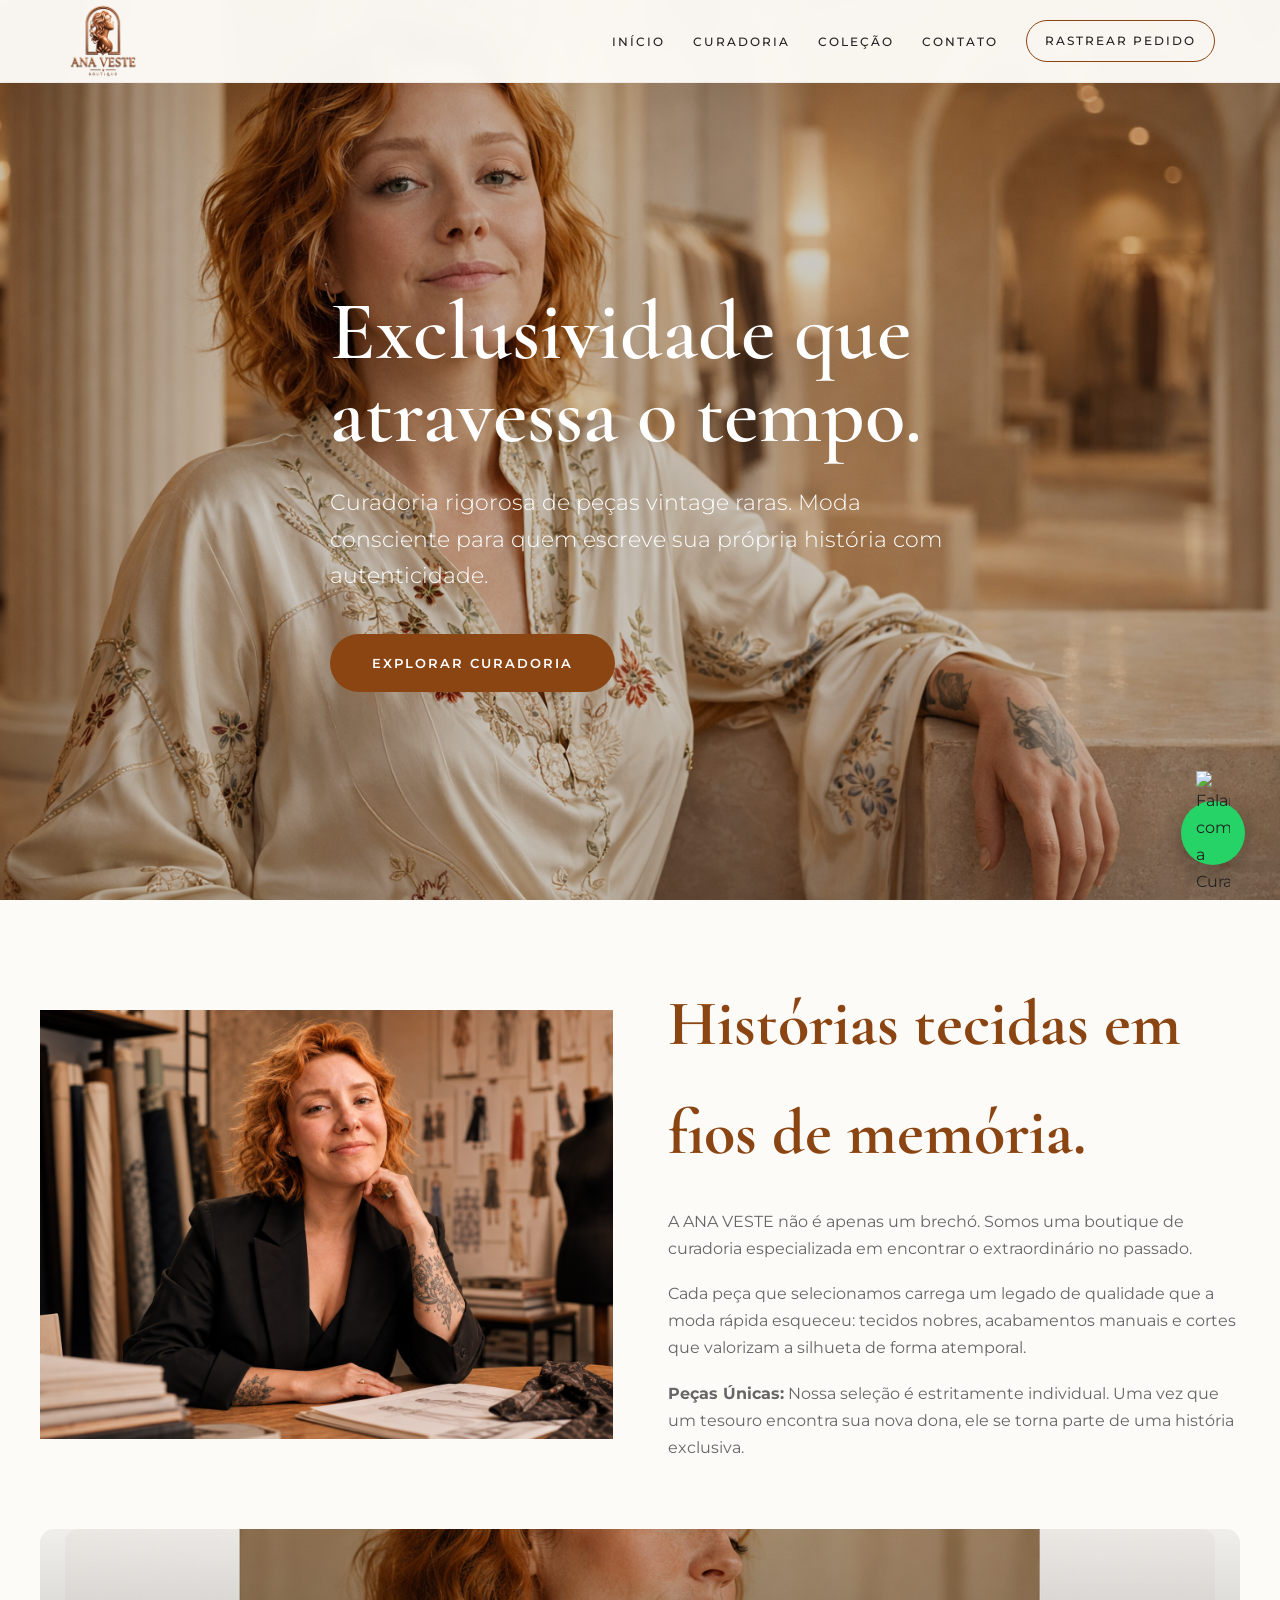
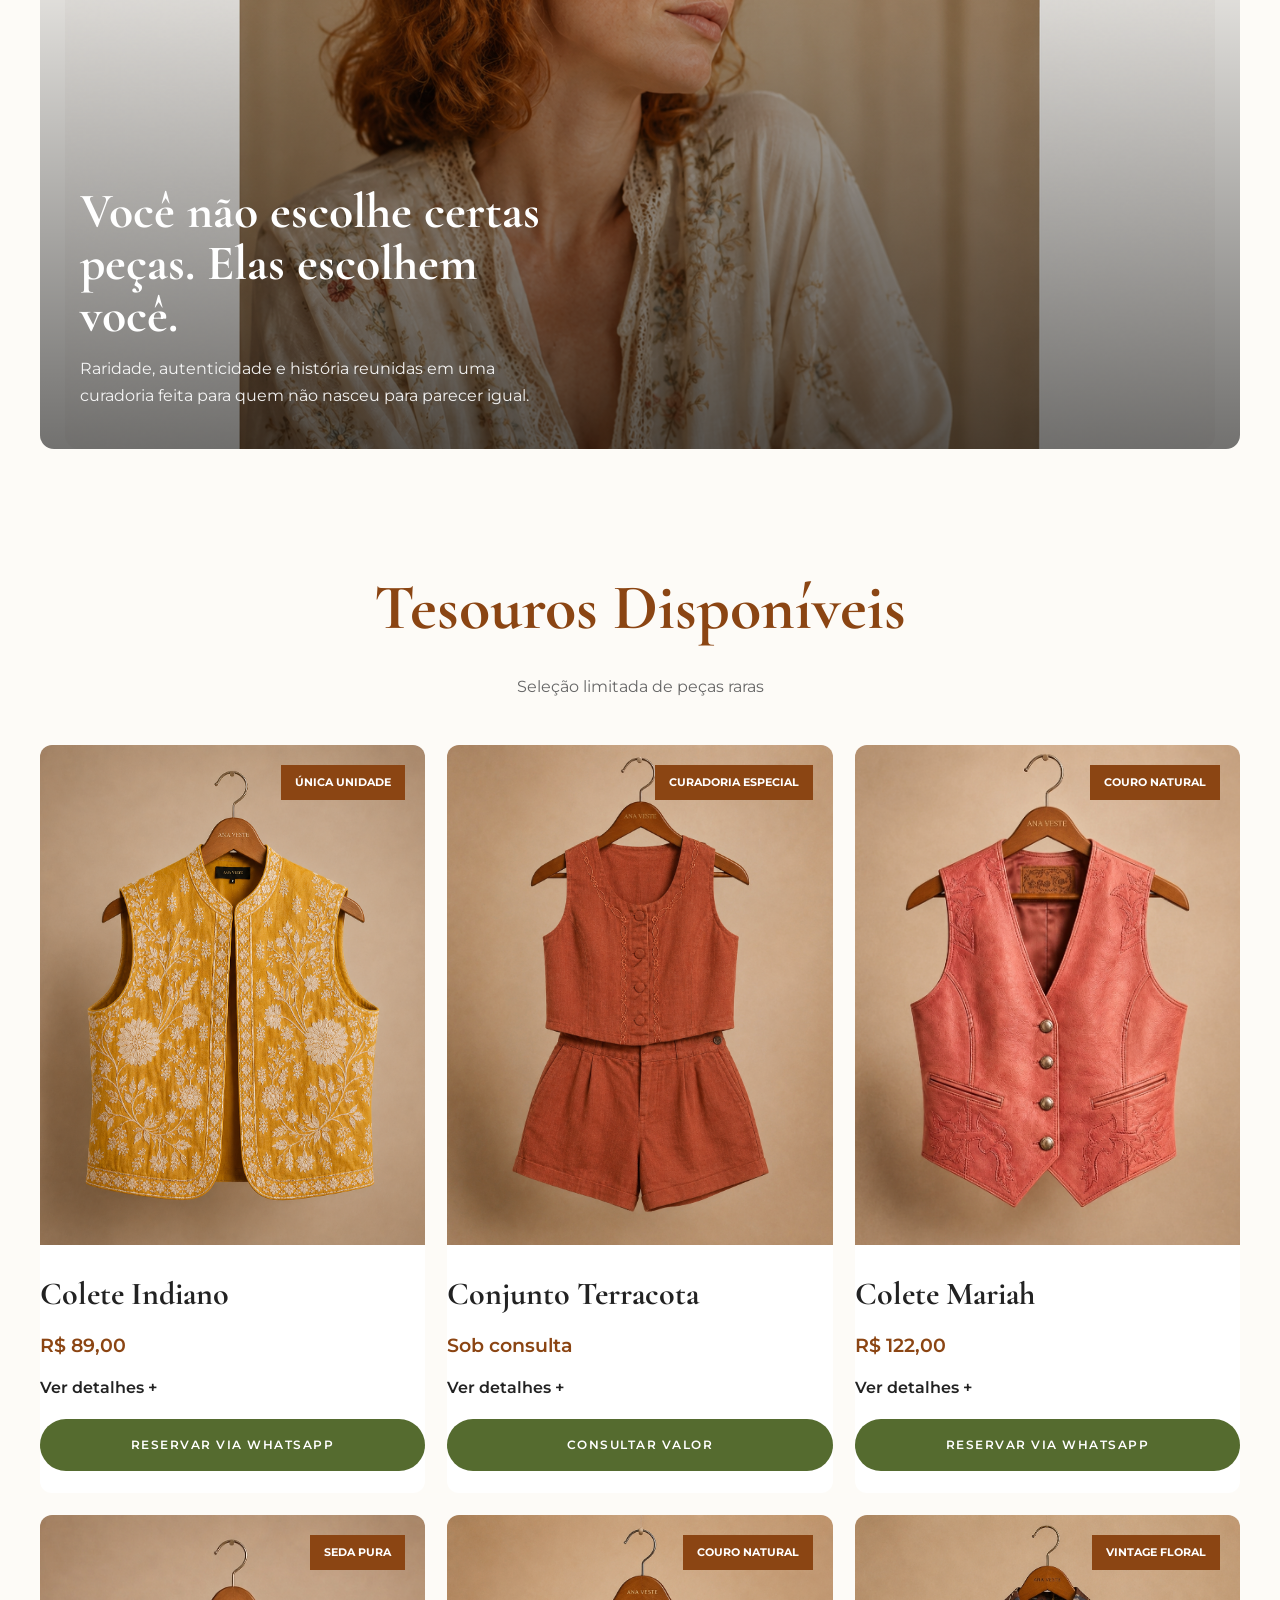
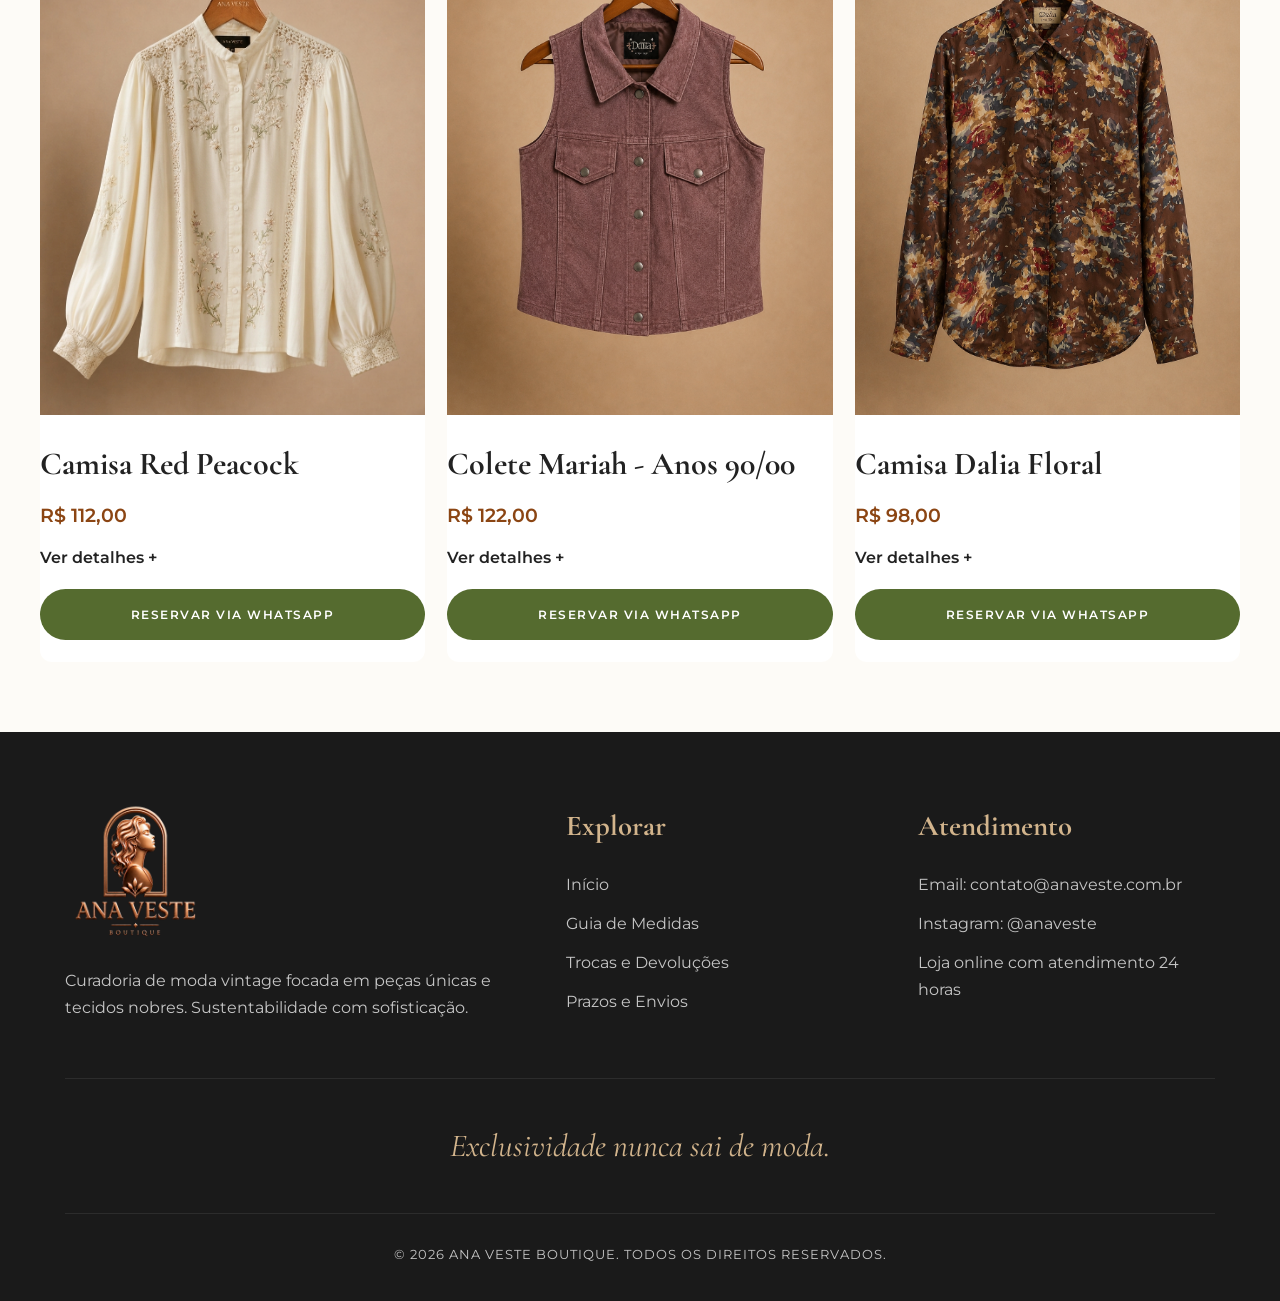
==== index.html @ 95c79c8f "Primeira versão da ANA VESTE" ====
<!DOCTYPE html>
<html lang="pt-br">
<head>
    <meta charset="UTF-8">
    <meta name="viewport" content="width=device-width, initial-scale=1.0">
    <title>ANA VESTE | Boutique Vintage & Curadoria</title>

    <link rel="stylesheet" href="assets/css/style.css">

    <link rel="preconnect" href="https://fonts.googleapis.com">
    <link rel="preconnect" href="https://fonts.gstatic.com" crossorigin>

    <link href="https://fonts.googleapis.com/css2?family=Cormorant+Garamond:ital,wght@0,400;0,600;0,700;1,400&family=Montserrat:wght@300;400;500;600&display=swap" rel="stylesheet">
</head>
<body>

    <!-- =========================
         HEADER
    ========================== -->
    <header>
        <nav class="container">

            <div class="logo">
                <a href="index.html">
                    <img src="assets/img/logo.png" alt="Ana Veste Boutique">
                </a>
            </div>

            <ul class="nav-links">
                <li><a href="#home">Início</a></li>
                <li><a href="#sobre">Curadoria</a></li>
                <li><a href="#colecao">Coleção</a></li>
                <li><a href="#contato">Contato</a></li>

                <li>
                    <a href="https://rastreamento.correios.com.br/app/index.php" target="_blank" class="btn-rastreio">
                        Rastrear pedido
                    </a>
                </li>
            </ul>

        </nav>
    </header>

    <main>

        <!-- =========================
             HERO
        ========================== -->
        <section id="home" class="hero">
            <div class="hero-content container">
                <h1>Exclusividade que <br>atravessa o tempo.</h1>

                <p>
                    Curadoria rigorosa de peças vintage raras.
                    Moda consciente para quem escreve sua própria história com autenticidade.
                </p>

                <a href="#colecao" class="btn">Explorar Curadoria</a>
            </div>
        </section>

        <!-- =========================
             SOBRE
        ========================== -->
        <section id="sobre" class="about container">
            <div class="about-grid">

                <div class="about-image">
                    <img src="assets/img/about_ana.png" alt="Ana Veste - Curadoria de Luxo">
                </div>

                <div class="about-text">
                    <h2>Histórias tecidas em fios de memória.</h2>

                    <p>
                        A ANA VESTE não é apenas um brechó.
                        Somos uma boutique de curadoria especializada em encontrar o extraordinário no passado.
                    </p>

                    <p>
                        Cada peça que selecionamos carrega um legado de qualidade que a moda rápida esqueceu:
                        tecidos nobres, acabamentos manuais e cortes que valorizam a silhueta de forma atemporal.
                    </p>

                    <p>
                        <strong>Peças Únicas:</strong>
                        Nossa seleção é estritamente individual.
                        Uma vez que um tesouro encontra sua nova dona, ele se torna parte de uma história exclusiva.
                    </p>
                </div>

            </div>
 </section>

<section class="editorial-banner">
    <div class="container">

        <img src="assets/img/editorial_modelo.jpg"
            alt="Editorial Ana Veste">

        <div class="editorial-text">
           <h2>Você não escolhe certas peças. Elas escolhem você.</h2>

<p>
Raridade, autenticidade e história reunidas
em uma curadoria feita para quem não nasceu
para parecer igual.
</p>

    </div>
</section>
       <!-- =========================
         COLEÇÃO
========================== -->
<section id="colecao" class="collection container">

    <div class="section-title">
        <h2>Tesouros Disponíveis</h2>
        <p>Seleção limitada de peças raras</p>
    </div>

    <div class="product-grid">

        <!-- Produto 1 -->
        <div class="product-card">
            <div class="product-image">
                <span class="exclusive-tag">Única Unidade</span>
                <img src="assets/img/colete_indiano.png" alt="Colete Indiano Vintage">
            </div>

            <div class="product-info">
                <h3>Colete Indiano</h3>
                <p class="price">R$ 89,00</p>

                <details class="details-dropdown">
                    <summary>Ver detalhes</summary>

                    <p>
                        Colete em viscose com bordado artesanal.<br>
                        Botões em fibra natural.<br>
                        Amarração nas costas para acinturar.<br>
                        Tom mostarda.<br>
                        Condição: 10/10.<br>
                        Veste: M/40.<br>
                        Medidas: Busto 100cm | Comprimento 55cm.
                    </p>
                </details>

                <a href="https://wa.me/556286307217?text=Olá! Desejo reservar o Colete Indiano."
                    target="_blank" class="btn-buy">
                    Reservar via WhatsApp
                </a>
            </div>
        </div>

        <!-- Produto 2 -->
        <div class="product-card">
            <div class="product-image">
                <span class="exclusive-tag">Curadoria Especial</span>
                <img src="assets/img/conjunto_terracota.png" alt="Conjunto Terracota Anos 80">
            </div>

            <div class="product-info">
                <h3>Conjunto Terracota</h3>
                <p class="price">Sob consulta</p>

                <details class="details-dropdown">
                    <summary>Ver detalhes</summary>

                    <p>
                        Conjunto em rami (linho nobre).<br>
                        Botões encapados e bordado artesanal.<br>
                        Bermuda alongada, modelagem solta.<br>
                        Cor terracota.<br>
                        Condição: 9/10.<br>
                        Veste: 36/38.<br>
                        Medidas: Busto 86cm | Cintura 78cm.
                    </p>
                </details>

                <a href="https://wa.me/556286307217?text=Olá! Desejo consultar o valor do Conjunto Terracota."
                    target="_blank" class="btn-buy">
                    Consultar Valor
                </a>
            </div>
        </div>

        <!-- Produto 3 -->
        <div class="product-card">
            <div class="product-image">
                <span class="exclusive-tag">Couro Natural</span>
                <img src="assets/img/colete_mariah.png" alt="Colete Mariah Western">
            </div>

            <div class="product-info">
                <h3>Colete Mariah</h3>
                <p class="price">R$ 122,00</p>

                <details class="details-dropdown">
                    <summary>Ver detalhes</summary>

                    <p>
                        Colete em couro natural.<br>
                        Estilo western com acabamento estruturado.<br>
                        Botões de pressão e bolsos decorativos.<br>
                        Tom rosa antigo.<br>
                        Condição: 9,5/10.<br>
                        Veste: 38.<br>
                        Medidas: Busto 94cm | Comprimento 46cm.
                    </p>
                </details>

                <a href="https://wa.me/556286307217?text=Olá! Desejo reservar o Colete Mariah."
                    target="_blank" class="btn-buy">
                    Reservar via WhatsApp
                </a>
            </div>
        </div>

        <!-- Produto 4 -->
        <div class="product-card">
            <div class="product-image">
                <span class="exclusive-tag">Seda Pura</span>
                <img src="assets/img/camisa_red_peacock.png" alt="Camisa Red Peacock Seda">
            </div>

            <div class="product-info">
                <h3>Camisa Red Peacock</h3>
                <p class="price">R$ 112,00</p>

                <details class="details-dropdown">
                    <summary>Ver detalhes</summary>

                    <p>
                        Camisa em seda 100%.<br>
                        Bordados manuais delicados.<br>
                        Transparência elegante.<br>
                        Acabamento refinado.<br>
                        Condição: excelente.<br>
                        Veste: M/38.
                    </p>
                </details>

                <a href="https://wa.me/556286307217?text=Olá! Desejo reservar a Camisa Red Peacock."
                    target="_blank" class="btn-buy">
                    Reservar via WhatsApp
                </a>
            </div>
        </div>

        <!-- Produto 5 -->
        <div class="product-card">
            <div class="product-image">
                <span class="exclusive-tag">Couro Natural</span>
                <img src="assets/img/colete.png" alt="Camisa Dalia Seda">
            </div>

            <div class="product-info">
                <h3>Colete Mariah - Anos 90/00</h3>
                <p class="price">R$ 122,00</p>

                <details class="details-dropdown">
                    <summary>Ver detalhes</summary>

                    <p>
                        Colete em couro natural.<br>
                        Estilo western com botões de pressão.<br>
                        Modelagem curta com bolsos decorativos.<br>
                        Tom rosa antigo.<br>
                        Condição: 9,5/10.<br>
                        Veste: 38.<br>
                        Medidas: Busto 94cm | Comprimento 46cm.
                    </p>
                </details>

                <a href="https://wa.me/556286307217?text=Olá! Desejo reservar o Colete Mariah - Anos 90/00."
                    target="_blank" class="btn-buy">
                    Reservar via WhatsApp
                </a>
    </div>
</div>

<!-- Produto 6 -->
            <!-- Produto 6 -->
<div class="product-card">
    <div class="product-image">
        <span class="exclusive-tag">Vintage Floral</span>

        <img src="assets/img/camisa_dalia_floral.png"
            alt="Camisa Dalia Floral Vintage">
    </div>

    <div class="product-info">
        <h3>Camisa Dalia Floral</h3>

        <p class="price">R$ 98,00</p>

        <details class="details-dropdown">
    <summary>Ver detalhes</summary>

    <p>
        Camisa em seda pura com estampa floral.<br>
        Etiqueta com bordado delicado.<br>
        Caimento fluido e modelagem ampla.<br>
        Peça exclusiva estilo anos 90.<br>
        Conservação: 9/10.<br>
        Possui leves marcas do tempo.<br>
        Veste: 40/42.<br>
        Medidas: Busto 104cm | Comprimento 68cm.
    </p>
</details>

        <a href="https://wa.me/556286307217?text=Olá! Desejo reservar a Camisa Dalia Floral."
            target="_blank" class="btn-buy">
            Reservar via WhatsApp
        </a>
    </div>
</div>
        </div>

    </div>
</section>

<!-- WhatsApp -->
<a href="https://wa.me/556286307217" class="whatsapp-float" target="_blank">
    <img src="https://upload.wikimedia.org/wikipedia/commons/6/6b/WhatsApp.svg"
        alt="Falar com a Curadoria">
</a>

</main>

    <!-- =========================
         FOOTER
    ========================== -->
    <footer id="contato">
        <div class="container">

            
            <div class="footer-grid">

                <div class="footer-brand">
                    <img src="assets/img/logo.png" alt="Ana Veste Boutique Logo">
                    <p>
                        Curadoria de moda vintage focada em peças únicas e tecidos nobres.
                        Sustentabilidade com sofisticação.
                    </p>
                </div>

                <div class="footer-nav">
                    <h3 class="footer-title">Explorar</h3>

                    <ul class="footer-links">
                        <li><a href="index.html">Início</a></li>
                        <li><a href="guia-medidas.html">Guia de Medidas</a></li>
                        <li><a href="trocas.html">Trocas e Devoluções</a></li>
                        <li><a href="envios.html">Prazos e Envios</a></li>
                    </ul>
                </div>

                <div class="footer-contact">
        <h3 class="footer-title">Atendimento</h3>
        <p>Email: contato@anaveste.com.br</p>
        <p>Instagram: <a href="https://instagram.com/anaveste" target="_blank">@anaveste</a></p>
        <p>Loja online com atendimento 24 horas</p>
      </div>

            </div>

            <div class="footer-phrase">
                <p>Exclusividade nunca sai de moda.</p>
            </div>

            <div class="footer-bottom">
                <p>© 2026 ANA VESTE BOUTIQUE. TODOS OS DIREITOS RESERVADOS.</p>
            </div>

        </div>
    </footer>

</body>
</html>
---- assets/css/style.css ----
/*
========================================================
ANA VESTE - BOUTIQUE VINTAGE
CSS ORGANIZADO E OTIMIZADO
========================================================
*/

/* =========================
   VARIÁVEIS
========================= */
:root {
    --primary: #8B4513;
    --secondary: #D2B48C;
    --accent: #556B2F;

    --bg-light: #FDFBF7;
    --bg-dark: #1A1A1A;

    --text-main: #222222;
    --text-muted: #666666;
    --text-light: #FFFFFF;

    --font-heading: 'Cormorant Garamond', serif;
    --font-body: 'Montserrat', sans-serif;

    --container-width: 1200px;

    --transition: all 0.35s ease;
}

/* =========================
   RESET
========================= */
* {
    margin: 0;
    padding: 0;
    box-sizing: border-box;
}

html {
    scroll-behavior: smooth;
}

body {
    font-family: var(--font-body);
    background: var(--bg-light);
    color: var(--text-main);
    line-height: 1.7;
    -webkit-font-smoothing: antialiased;
}

img {
    max-width: 100%;
    display: block;
}

a {
    text-decoration: none;
    color: inherit;
    transition: var(--transition);
}

ul {
    list-style: none;
}

.container {
    max-width: var(--container-width);
    margin: 0 auto;
    padding: 0 25px;
}

/* =========================
   HEADER
========================= */
header {
    background: rgba(253, 251, 247, 0.97);
    backdrop-filter: blur(8px);

    position: fixed;
    top: 0;

    width: 100%;

    z-index: 1000;

    border-bottom: 1px solid rgba(0,0,0,0.05);
}

nav {
    display: flex;
    justify-content: space-between;
    align-items: center;

    min-height: 82px;
}

.logo img {
    height: 76px;
    object-fit: contain;
}

/* =========================
   MENU
========================= */
.nav-links {
    display: flex;
    align-items: center;
    gap: 28px;
}

.nav-links a {
    font-size: 0.76rem;
    font-weight: 500;

    text-transform: uppercase;
    letter-spacing: 2px;

    color: var(--text-main);
}

.nav-links a:hover {
    color: var(--primary);
}

/* =========================
   BOTÃO RASTREIO
========================= */
.btn-rastreio {
    display: inline-block;

    padding: 10px 18px;

    border: 1px solid var(--primary);
    border-radius: 999px;

    color: var(--primary);

    font-size: 0.72rem;
    font-weight: 600;
    letter-spacing: 1.4px;
}

.btn-rastreio:hover {
    background: var(--primary);
    color: #fff;
}

/* =========================
   HERO
========================= */
.hero {
    height: 100vh;

    padding-top: 82px;

    background:
        linear-gradient(rgba(0,0,0,0.20), rgba(0,0,0,0.20)),
        url('../img/hero_banner.png');

    background-size: cover;
    background-position: top center;

    display: flex;
    align-items: center;

    color: var(--text-light);
}

.hero-content {
    max-width: 800px;
}

.hero h1 {
    font-family: var(--font-heading);

    font-size: 5.2rem;
    line-height: 1;

    margin-bottom: 28px;

    font-weight: 600;
}

.hero p {
    font-size: 1.35rem;
    font-weight: 300;

    max-width: 620px;

    margin-bottom: 40px;
}

.btn {
    display: inline-block;

    background: var(--primary);
    color: #fff;

    padding: 18px 42px;

    border-radius: 999px;

    text-transform: uppercase;
    letter-spacing: 2px;

    font-size: 0.82rem;
    font-weight: 600;
}

.btn:hover {
    transform: translateY(-2px);
}

/* =========================
   SOBRE
========================= */
.about {
    padding: 70px 0 40px;
}

.about-grid {
    display: grid;
    grid-template-columns: 1fr 1fr;

    gap: 55px;
    align-items: center;
}

.about-text h2 {
    font-family: var(--font-heading);

    font-size: 4rem;

    color: var(--primary);

    margin-bottom: 20px;
}

.about-text p {
    color: var(--text-muted);

    margin-bottom: 18px;
}

/* =========================
   FOTO EDITORIAL
========================= */
.editorial-banner {
    padding: 10px 0 45px;
}

.editorial-banner .container {
    position: relative;
}

.editorial-banner img {
    width: 100%;
    height: 520px;

    object-fit: cover;

    border-radius: 14px;
}

/* sombra sobre imagem */
.editorial-banner .container::after {
    content: "";

    position: absolute;
    inset: 0;

    border-radius: 14px;

    background:
        linear-gradient(
            to top,
            rgba(0,0,0,0.55),
            rgba(0,0,0,0.05)
        );
}

/* texto editorial */
.editorial-text {
    position: absolute;

    left: 40px;
    bottom: 40px;

    z-index: 2;

    max-width: 460px;

    color: #fff;
}

.editorial-text h2 {
    font-family: var(--font-heading);

    font-size: 3.1rem;
    line-height: 1.05;

    margin-bottom: 14px;
}

.editorial-text p {
    font-size: 1rem;
    line-height: 1.7;

    color: rgba(255,255,255,0.92);
}

/* =========================
   COLEÇÃO
========================= */
.collection {
    padding: 60px 0 70px;
}

/* título seção */
.section-title {
    text-align: center;

    margin-bottom: 45px;
}

.section-title h2 {
    font-family: var(--font-heading);

    font-size: 4rem;

    color: var(--primary);

    margin-bottom: 10px;
}

.section-title p {
    color: var(--text-muted);
}

/* grid produtos */
.product-grid {
    display: grid;

    grid-template-columns:
        repeat(auto-fill, minmax(340px, 1fr));

    gap: 22px;
}

/* card */
.product-card {
    background: #fff;

    transition: var(--transition);
}

.product-card:hover {
    transform: translateY(-6px);
}

/* imagem */
.product-image {
    position: relative;

    height: 500px;

    overflow: hidden;
}

.product-image img {
    width: 100%;
    height: 100%;

    object-fit: cover;
}

/* tag */
.exclusive-tag {
    position: absolute;

    top: 20px;
    right: 20px;

    background: var(--primary);
    color: #fff;

    padding: 8px 14px;

    font-size: 0.7rem;
    font-weight: 700;

    text-transform: uppercase;
}

/* infos */
.product-info {
    padding: 22px 0;
}

.product-info h3 {
    font-family: var(--font-heading);

    font-size: 2rem;

    margin-bottom: 8px;
}

.price {
    font-size: 1.2rem;
    font-weight: 600;

    color: var(--primary);

    margin-bottom: 12px;
}

/* detalhes dropdown */
.details-dropdown {
    margin: 12px 0 18px;
}

.details-dropdown summary {
    cursor: pointer;

    font-weight: 600;

    list-style: none;
}

.details-dropdown summary::-webkit-details-marker {
    display: none;
}

.details-dropdown summary::after {
    content: " +";
}

.details-dropdown[open] summary::after {
    content: " −";
}

.details-dropdown p {
    margin-top: 10px;

    font-size: 0.95rem;
    line-height: 1.6;

    color: var(--text-muted);
}

/* botão comprar */
.btn-buy {
    display: inline-block;

    width: 100%;

    background: var(--accent);
    color: #fff;

    padding: 15px;

    border-radius: 999px;

    text-align: center;

    font-size: 0.78rem;
    font-weight: 600;

    text-transform: uppercase;
    letter-spacing: 1.5px;

    transition:
        transform 0.22s ease,
        box-shadow 0.22s ease,
        background-color 0.22s ease;
}

.btn-buy:hover {
    background: #25D366;

    transform: translateY(-2px);

    box-shadow:
        0 8px 18px rgba(37, 211, 102, 0.28);
}

/* =========================
   WHATSAPP
========================= */
.whatsapp-float {
    position: fixed;

    right: 35px;
    bottom: 35px;

    width: 64px;
    height: 64px;

    background: #25D366;

    border-radius: 50%;

    display: flex;
    justify-content: center;
    align-items: center;

    box-shadow:
        0 10px 25px rgba(0,0,0,0.25);

    z-index: 1000;
}

.whatsapp-float img {
    width: 34px;
}

/* =========================
   FOOTER
========================= */
footer {
    position: relative;

    overflow: hidden;

    background: var(--bg-dark);

    color: rgba(255,255,255,0.75);

    padding: 70px 0 35px;
}

.footer-grid {
    display: grid;

    grid-template-columns: 1.5fr 1fr 1fr;

    gap: 55px;

    margin-bottom: 50px;
}

.footer-brand img {
    height: 140px;

    margin-bottom: 25px;
}

.footer-title {
    font-family: var(--font-heading);

    font-size: 1.8rem;

    color: var(--secondary);

    margin-bottom: 20px;
}

.footer-links li {
    margin-bottom: 12px;
}

.footer-links a:hover,
.footer-contact a:hover {
    color: var(--secondary);

    transform: translateX(4px);
}

.footer-contact p {
    margin-bottom: 12px;
}

.footer-phrase {
    text-align: center;

    padding: 40px 0;

    border-top: 1px solid rgba(255,255,255,0.08);
    border-bottom: 1px solid rgba(255,255,255,0.08);

    margin-bottom: 30px;
}

.footer-phrase p {
    font-family: var(--font-heading);

    font-size: 2rem;
    font-style: italic;

    color: var(--secondary);
}

.footer-bottom {
    text-align: center;

    font-size: 0.8rem;
    letter-spacing: 1px;
}

/* =========================
   MOBILE
========================= */
@media (max-width: 768px) {

    /* menu */
    .nav-links {
        display: none;
    }

    /* hero */
    .hero h1 {
        font-size: 3.2rem;
    }

    .hero p {
        font-size: 1rem;
    }

    /* grids */
    .about-grid,
    .footer-grid {
        grid-template-columns: 1fr;
    }

    .about-grid {
        gap: 35px;
    }

    .footer-grid {
        text-align: center;

        gap: 35px;
    }

    .footer-brand {
        display: flex;
        flex-direction: column;
        align-items: center;
    }

    /* espaçamentos */
    .about {
        padding: 45px 0 25px;
    }

    .collection {
        padding: 45px 0 50px;
    }

    .editorial-banner {
        padding: 0 0 25px;
    }

    .section-title {
        margin-bottom: 30px;
    }

    /* editorial */
    .editorial-banner img {
        height: 420px;
    }

    .editorial-text {
        left: 22px;
        right: 22px;
        bottom: 28px;

        max-width: 100%;
    }

    .editorial-text h2 {
        font-size: 2.2rem;
    }

    .editorial-text p {
        font-size: 0.95rem;
    }

    /* produtos */
    .product-grid {
        gap: 18px;
    }

    .product-image {
        height: 440px;
    }

    /* footer */
    footer {
        padding: 50px 0 30px;
    }
}

/* ========================================
   EFEITO NAS FOTOS DOS PRODUTOS
======================================== */

.product-card {
    overflow: hidden;
    border-radius: 12px;
}

.product-image {
    position: relative;
    overflow: hidden;
}

.product-image img {
    width: 100%;
    height: 100%;
    object-fit: cover;

    transition:
        transform 0.6s ease,
        filter 0.4s ease;
}

/* zoom suave na foto */
.product-card:hover .product-image img {
    transform: scale(1.06);
    filter: brightness(1.03);
}

/* sobe o card inteiro */
.product-card {
    transition:
        transform 0.35s ease,
        box-shadow 0.35s ease;
}

.product-card:hover {
    transform: translateY(-6px);

    box-shadow:
        0 18px 40px rgba(0,0,0,0.10);
}

/* ========================================
   BOTÃO WHATSAPP ANIMADO
======================================== */

.btn-buy {
    display: inline-block;
    width: 100%;

    background-color: var(--accent);
    color: #fff;

    padding: 15px;
    text-align: center;

    font-weight: 600;
    text-transform: uppercase;
    letter-spacing: 1.5px;
    font-size: 0.78rem;

    border-radius: 999px;

    transition:
        transform 0.25s ease,
        box-shadow 0.25s ease,
        background-color 0.25s ease;
}

/* efeito hover */
.btn-buy:hover {
    background-color: #25D366;

    transform:
        translateY(-2px)
        scale(1.02);

    box-shadow:
        0 10px 24px rgba(37, 211, 102, 0.30);

    animation: buyShake 0.30s ease-in-out 2;
}

/* tremidinha */
@keyframes buyShake {

    0% {
        transform:
            translateY(-2px)
            translateX(0)
            scale(1.02);
    }

    25% {
        transform:
            translateY(-2px)
            translateX(-2px)
            scale(1.02);
    }

    50% {
        transform:
            translateY(-2px)
            translateX(2px)
            scale(1.02);
    }

    75% {
        transform:
            translateY(-2px)
            translateX(-2px)
            scale(1.02);
    }

    100% {
        transform:
            translateY(-2px)
            translateX(0)
            scale(1.02);
    }
}

/* ========================================
   EFEITO NOS LINKS DO MENU
======================================== */

.nav-links a,
.footer-links a,
.footer-contact a {
    display: inline-block;

    transition:
        transform 0.25s ease,
        color 0.25s ease;
}

/* movimento ao passar mouse */
.nav-links a:hover,
.footer-links a:hover,
.footer-contact a:hover {
    transform: translateY(-3px);
}
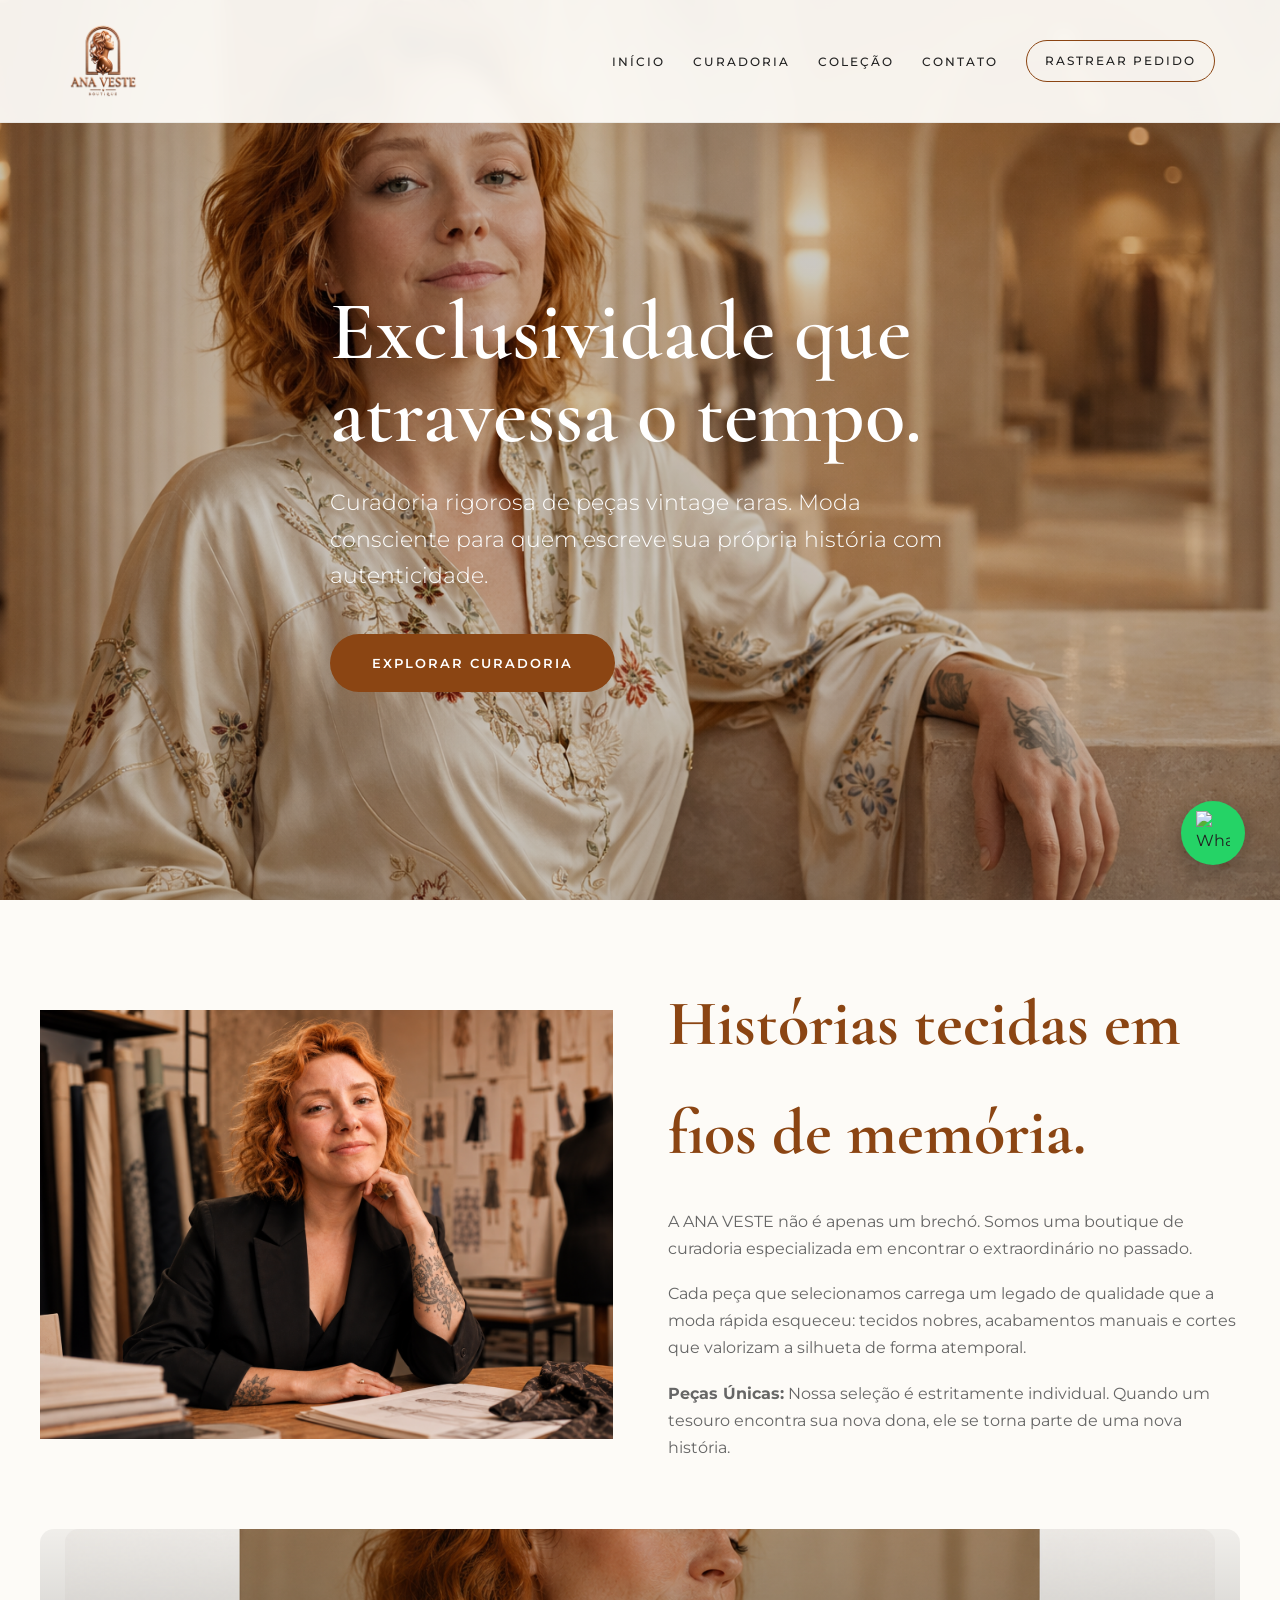
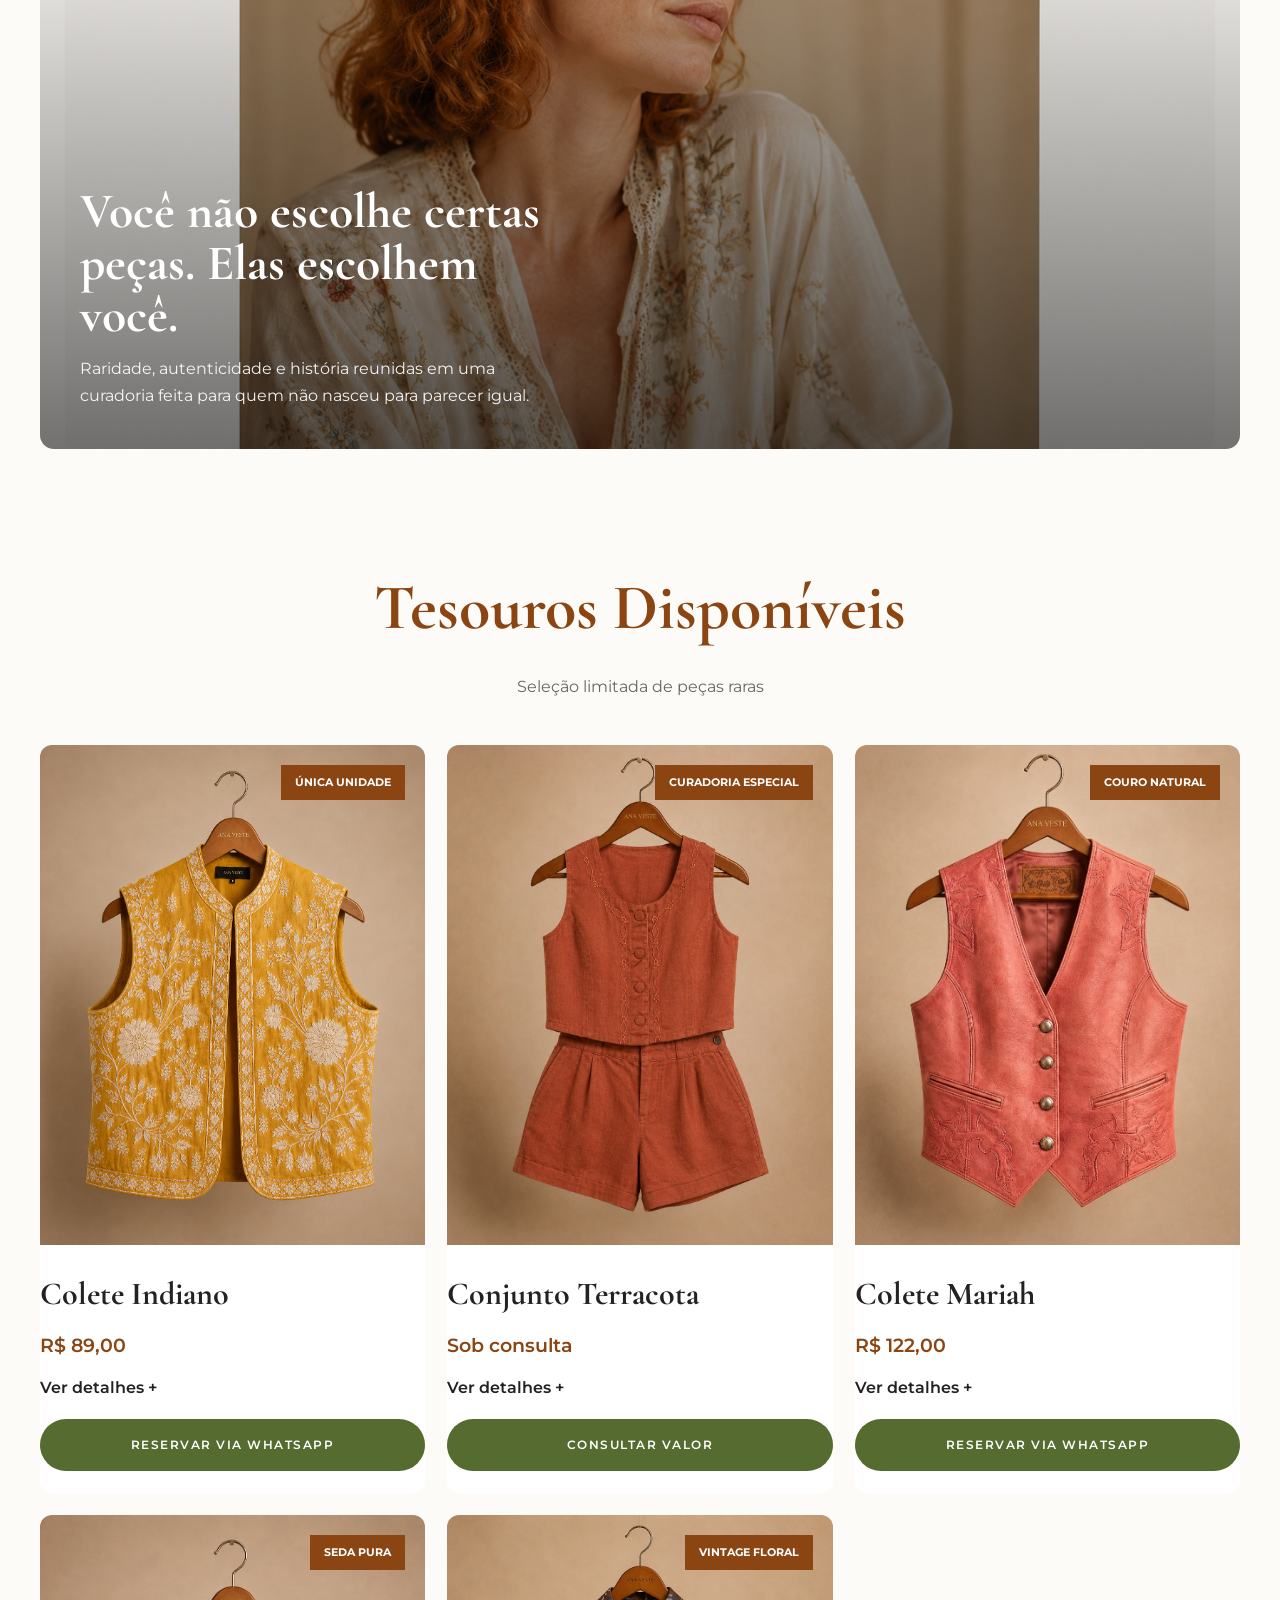
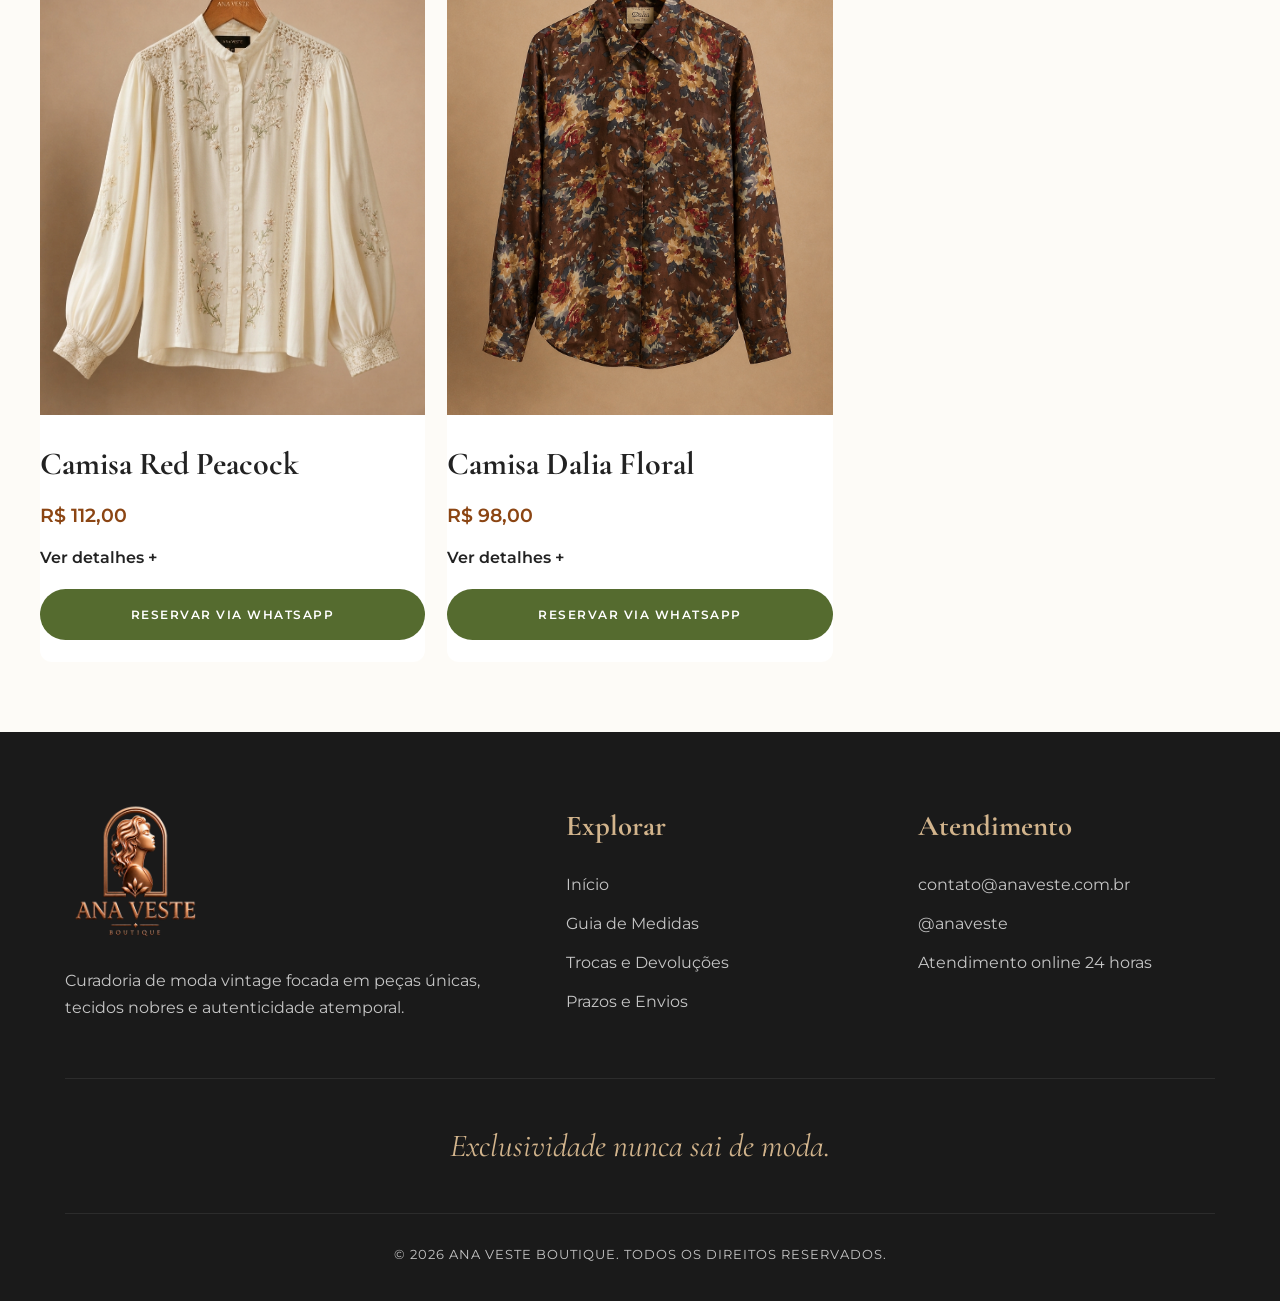
==== commit 1d707ba5: "Atualização completa do site" ====
--- a/index.html
+++ b/index.html
@@ -1,382 +1,663 @@
 <!DOCTYPE html>
-<html lang="pt-br">
+<html lang="pt-BR">
 <head>
+
+    <!-- META -->
     <meta charset="UTF-8">
     <meta name="viewport" content="width=device-width, initial-scale=1.0">
+
+    <!-- SEO -->
     <title>ANA VESTE | Boutique Vintage & Curadoria</title>
 
+    <meta
+        name="description"
+        content="Boutique vintage com curadoria exclusiva de peças raras, moda consciente e sofisticação atemporal."
+    >
+
+    <meta
+        name="keywords"
+        content="brechó vintage, boutique vintage, moda consciente, roupas vintage, curadoria de moda"
+    >
+
+    <meta name="author" content="ANA VESTE">
+
+    <!-- FAVICON -->
+    <link rel="icon" href="assets/img/logo.png">
+
+    <!-- CSS -->
     <link rel="stylesheet" href="assets/css/style.css">
 
+    <!-- GOOGLE FONTS -->
     <link rel="preconnect" href="https://fonts.googleapis.com">
-    <link rel="preconnect" href="https://fonts.gstatic.com" crossorigin>
-
-    <link href="https://fonts.googleapis.com/css2?family=Cormorant+Garamond:ital,wght@0,400;0,600;0,700;1,400&family=Montserrat:wght@300;400;500;600&display=swap" rel="stylesheet">
+
+    <link
+        rel="preconnect"
+        href="https://fonts.gstatic.com"
+        crossorigin
+    >
+
+    <link
+        href="https://fonts.googleapis.com/css2?family=Cormorant+Garamond:wght@400;500;600;700&family=Montserrat:wght@300;400;500;600;700&display=swap"
+        rel="stylesheet"
+    >
+
 </head>
+
 <body>
 
-    <!-- =========================
+    <!-- ========================================
          HEADER
-    ========================== -->
+    ========================================= -->
     <header>
+
         <nav class="container">
 
+            <!-- LOGO -->
             <div class="logo">
+
                 <a href="index.html">
-                    <img src="assets/img/logo.png" alt="Ana Veste Boutique">
+
+                    <img
+                        src="assets/img/logo.png"
+                        alt="Logo Ana Veste Boutique"
+                    >
+
                 </a>
-            </div>
-
+
+            </div>
+
+            <!-- MENU -->
             <ul class="nav-links">
-                <li><a href="#home">Início</a></li>
-                <li><a href="#sobre">Curadoria</a></li>
-                <li><a href="#colecao">Coleção</a></li>
-                <li><a href="#contato">Contato</a></li>
 
                 <li>
-                    <a href="https://rastreamento.correios.com.br/app/index.php" target="_blank" class="btn-rastreio">
-                        Rastrear pedido
+                    <a href="#home">Início</a>
+                </li>
+
+                <li>
+                    <a href="#sobre">Curadoria</a>
+                </li>
+
+                <li>
+                    <a href="#colecao">Coleção</a>
+                </li>
+
+                <li>
+                    <a href="#contato">Contato</a>
+                </li>
+
+                <li>
+
+                    <a
+                        href="https://rastreamento.correios.com.br/app/index.php"
+                        target="_blank"
+                        rel="noopener noreferrer"
+                        class="btn-rastreio"
+                    >
+                        Rastrear Pedido
                     </a>
+
                 </li>
+
             </ul>
 
         </nav>
+
     </header>
 
+    <!-- ========================================
+         MAIN
+    ========================================= -->
     <main>
 
-        <!-- =========================
+        <!-- ========================================
              HERO
-        ========================== -->
-        <section id="home" class="hero">
+        ========================================= -->
+        <section
+            id="home"
+            class="hero"
+        >
+
             <div class="hero-content container">
-                <h1>Exclusividade que <br>atravessa o tempo.</h1>
+
+                <h1>
+                    Exclusividade que
+                    <br>
+                    atravessa o tempo.
+                </h1>
 
                 <p>
                     Curadoria rigorosa de peças vintage raras.
-                    Moda consciente para quem escreve sua própria história com autenticidade.
+                    Moda consciente para quem escreve sua própria
+                    história com autenticidade.
                 </p>
 
-                <a href="#colecao" class="btn">Explorar Curadoria</a>
-            </div>
+                <a
+                    href="#colecao"
+                    class="btn"
+                >
+                    Explorar Curadoria
+                </a>
+
+            </div>
+
         </section>
 
-        <!-- =========================
+        <!-- ========================================
              SOBRE
-        ========================== -->
-        <section id="sobre" class="about container">
+        ========================================= -->
+        <section
+            id="sobre"
+            class="about container"
+        >
+
             <div class="about-grid">
 
+                <!-- IMAGEM -->
                 <div class="about-image">
-                    <img src="assets/img/about_ana.png" alt="Ana Veste - Curadoria de Luxo">
+
+                    <img
+                        src="assets/img/about_ana.png"
+                        alt="Curadoria Ana Veste"
+                    >
+
                 </div>
 
+                <!-- TEXTO -->
                 <div class="about-text">
-                    <h2>Histórias tecidas em fios de memória.</h2>
+
+                    <h2>
+                        Histórias tecidas
+                        em fios de memória.
+                    </h2>
 
                     <p>
                         A ANA VESTE não é apenas um brechó.
-                        Somos uma boutique de curadoria especializada em encontrar o extraordinário no passado.
-                    </p>
-
-                    <p>
-                        Cada peça que selecionamos carrega um legado de qualidade que a moda rápida esqueceu:
-                        tecidos nobres, acabamentos manuais e cortes que valorizam a silhueta de forma atemporal.
+                        Somos uma boutique de curadoria especializada
+                        em encontrar o extraordinário no passado.
+                    </p>
+
+                    <p>
+                        Cada peça que selecionamos carrega
+                        um legado de qualidade que a moda rápida esqueceu:
+                        tecidos nobres, acabamentos manuais e cortes
+                        que valorizam a silhueta de forma atemporal.
                     </p>
 
                     <p>
                         <strong>Peças Únicas:</strong>
                         Nossa seleção é estritamente individual.
-                        Uma vez que um tesouro encontra sua nova dona, ele se torna parte de uma história exclusiva.
-                    </p>
+                        Quando um tesouro encontra sua nova dona,
+                        ele se torna parte de uma nova história.
+                    </p>
+
                 </div>
 
             </div>
- </section>
-
-<section class="editorial-banner">
-    <div class="container">
-
-        <img src="assets/img/editorial_modelo.jpg"
-            alt="Editorial Ana Veste">
-
-        <div class="editorial-text">
-           <h2>Você não escolhe certas peças. Elas escolhem você.</h2>
-
-<p>
-Raridade, autenticidade e história reunidas
-em uma curadoria feita para quem não nasceu
-para parecer igual.
-</p>
-
-    </div>
-</section>
-       <!-- =========================
-         COLEÇÃO
-========================== -->
-<section id="colecao" class="collection container">
-
-    <div class="section-title">
-        <h2>Tesouros Disponíveis</h2>
-        <p>Seleção limitada de peças raras</p>
-    </div>
-
-    <div class="product-grid">
-
-        <!-- Produto 1 -->
-        <div class="product-card">
-            <div class="product-image">
-                <span class="exclusive-tag">Única Unidade</span>
-                <img src="assets/img/colete_indiano.png" alt="Colete Indiano Vintage">
-            </div>
-
-            <div class="product-info">
-                <h3>Colete Indiano</h3>
-                <p class="price">R$ 89,00</p>
-
-                <details class="details-dropdown">
-                    <summary>Ver detalhes</summary>
-
-                    <p>
-                        Colete em viscose com bordado artesanal.<br>
-                        Botões em fibra natural.<br>
-                        Amarração nas costas para acinturar.<br>
-                        Tom mostarda.<br>
-                        Condição: 10/10.<br>
-                        Veste: M/40.<br>
-                        Medidas: Busto 100cm | Comprimento 55cm.
-                    </p>
-                </details>
-
-                <a href="https://wa.me/556286307217?text=Olá! Desejo reservar o Colete Indiano."
-                    target="_blank" class="btn-buy">
-                    Reservar via WhatsApp
-                </a>
-            </div>
+
+        </section>
+
+        <!-- ========================================
+             EDITORIAL
+        ========================================= -->
+        <section class="editorial-banner">
+
+            <div class="container">
+
+                <img
+                    src="assets/img/editorial_modelo.jpg"
+                    alt="Editorial Ana Veste"
+                >
+
+                <div class="editorial-text">
+
+                    <h2>
+                        Você não escolhe certas peças.
+                        Elas escolhem você.
+                    </h2>
+
+                    <p>
+                        Raridade, autenticidade e história reunidas
+                        em uma curadoria feita para quem não nasceu
+                        para parecer igual.
+                    </p>
+
+                </div>
+
+            </div>
+
+        </section>
+
+        <!-- ========================================
+             COLEÇÃO
+        ========================================= -->
+        <section
+            id="colecao"
+            class="collection container"
+        >
+
+            <!-- TÍTULO -->
+            <div class="section-title">
+
+                <h2>Tesouros Disponíveis</h2>
+
+                <p>
+                    Seleção limitada de peças raras
+                </p>
+
+            </div>
+
+            <!-- GRID -->
+            <div class="product-grid">
+
+                <!-- ========================================
+                     PRODUTO 1
+                ========================================= -->
+                <article class="product-card">
+
+                    <div class="product-image">
+
+                        <span class="exclusive-tag">
+                            Única Unidade
+                        </span>
+
+                        <img
+                            src="assets/img/colete_indiano.png"
+                            alt="Colete Indiano Vintage"
+                        >
+
+                    </div>
+
+                    <div class="product-info">
+
+                        <h3>Colete Indiano</h3>
+
+                        <p class="price">
+                            R$ 89,00
+                        </p>
+
+                        <details class="details-dropdown">
+
+                            <summary>
+                                Ver detalhes
+                            </summary>
+
+                            <p>
+                                Colete em viscose com bordado artesanal.
+                                Botões em fibra natural.
+                                Amarração nas costas para acinturar.
+                                Tom mostarda.
+                                Condição: 10/10.
+                                Veste: M/40.
+                            </p>
+
+                        </details>
+
+                        <a
+                            href="https://wa.me/556286307217?text=Olá! Desejo reservar o Colete Indiano."
+                            target="_blank"
+                            rel="noopener noreferrer"
+                            class="btn-buy"
+                        >
+                            Reservar via WhatsApp
+                        </a>
+
+                    </div>
+
+                </article>
+
+                <!-- ========================================
+                     PRODUTO 2
+                ========================================= -->
+                <article class="product-card">
+
+                    <div class="product-image">
+
+                        <span class="exclusive-tag">
+                            Curadoria Especial
+                        </span>
+
+                        <img
+                            src="assets/img/conjunto_terracota.png"
+                            alt="Conjunto Terracota"
+                        >
+
+                    </div>
+
+                    <div class="product-info">
+
+                        <h3>Conjunto Terracota</h3>
+
+                        <p class="price">
+                            Sob consulta
+                        </p>
+
+                        <details class="details-dropdown">
+
+                            <summary>
+                                Ver detalhes
+                            </summary>
+
+                            <p>
+                                Conjunto em rami nobre.
+                                Bordados artesanais.
+                                Modelagem ampla e sofisticada.
+                            </p>
+
+                        </details>
+
+                        <a
+                            href="https://wa.me/556286307217?text=Olá! Desejo consultar o valor do Conjunto Terracota."
+                            target="_blank"
+                            rel="noopener noreferrer"
+                            class="btn-buy"
+                        >
+                            Consultar Valor
+                        </a>
+
+                    </div>
+
+                </article>
+
+                <!-- ========================================
+                     PRODUTO 3
+                ========================================= -->
+                <article class="product-card">
+
+                    <div class="product-image">
+
+                        <span class="exclusive-tag">
+                            Couro Natural
+                        </span>
+
+                        <img
+                            src="assets/img/colete_mariah.png"
+                            alt="Colete Mariah"
+                        >
+
+                    </div>
+
+                    <div class="product-info">
+
+                        <h3>Colete Mariah</h3>
+
+                        <p class="price">
+                            R$ 122,00
+                        </p>
+
+                        <details class="details-dropdown">
+
+                            <summary>
+                                Ver detalhes
+                            </summary>
+
+                            <p>
+                                Colete western em couro natural.
+                                Estrutura vintage anos 90.
+                                Acabamento premium.
+                            </p>
+
+                        </details>
+
+                        <a
+                            href="https://wa.me/556286307217?text=Olá! Desejo reservar o Colete Mariah."
+                            target="_blank"
+                            rel="noopener noreferrer"
+                            class="btn-buy"
+                        >
+                            Reservar via WhatsApp
+                        </a>
+
+                    </div>
+
+                </article>
+
+                <!-- ========================================
+                     PRODUTO 4
+                ========================================= -->
+                <article class="product-card">
+
+                    <div class="product-image">
+
+                        <span class="exclusive-tag">
+                            Seda Pura
+                        </span>
+
+                        <img
+                            src="assets/img/camisa_red_peacock.png"
+                            alt="Camisa Red Peacock"
+                        >
+
+                    </div>
+
+                    <div class="product-info">
+
+                        <h3>Camisa Red Peacock</h3>
+
+                        <p class="price">
+                            R$ 112,00
+                        </p>
+
+                        <details class="details-dropdown">
+
+                            <summary>
+                                Ver detalhes
+                            </summary>
+
+                            <p>
+                                Seda pura com bordados refinados.
+                                Transparência elegante e acabamento premium.
+                            </p>
+
+                        </details>
+
+                        <a
+                            href="https://wa.me/556286307217?text=Olá! Desejo reservar a Camisa Red Peacock."
+                            target="_blank"
+                            rel="noopener noreferrer"
+                            class="btn-buy"
+                        >
+                            Reservar via WhatsApp
+                        </a>
+
+                    </div>
+
+                </article>
+
+                <!-- ========================================
+                     PRODUTO 5
+                ========================================= -->
+                <article class="product-card">
+
+                    <div class="product-image">
+
+                        <span class="exclusive-tag">
+                            Vintage Floral
+                        </span>
+
+                        <img
+                            src="assets/img/camisa_dalia_floral.png"
+                            alt="Camisa Dalia Floral"
+                        >
+
+                    </div>
+
+                    <div class="product-info">
+
+                        <h3>Camisa Dalia Floral</h3>
+
+                        <p class="price">
+                            R$ 98,00
+                        </p>
+
+                        <details class="details-dropdown">
+
+                            <summary>
+                                Ver detalhes
+                            </summary>
+
+                            <p>
+                                Seda pura floral.
+                                Estilo vintage anos 90.
+                                Modelagem ampla e fluida.
+                            </p>
+
+                        </details>
+
+                        <a
+                            href="https://wa.me/556286307217?text=Olá! Desejo reservar a Camisa Dalia Floral."
+                            target="_blank"
+                            rel="noopener noreferrer"
+                            class="btn-buy"
+                        >
+                            Reservar via WhatsApp
+                        </a>
+
+                    </div>
+
+                </article>
+
+            </div>
+
+        </section>
+
+    </main>
+
+    <!-- ========================================
+         WHATSAPP FLOAT
+    ========================================= -->
+    <a
+        href="https://wa.me/556286307217"
+        target="_blank"
+        rel="noopener noreferrer"
+        class="whatsapp-float"
+        aria-label="Falar no WhatsApp"
+    >
+
+        <img
+            src="https://upload.wikimedia.org/wikipedia/commons/6/6b/WhatsApp.svg"
+            alt="WhatsApp"
+        >
+
+    </a>
+
+    <!-- ========================================
+         FOOTER
+    ========================================= -->
+    <footer id="contato">
+
+        <div class="container">
+
+            <div class="footer-grid">
+
+                <!-- MARCA -->
+                <div class="footer-brand">
+
+                    <img
+                        src="assets/img/logo.png"
+                        alt="Logo Ana Veste"
+                    >
+
+                    <p>
+                        Curadoria de moda vintage focada
+                        em peças únicas, tecidos nobres
+                        e autenticidade atemporal.
+                    </p>
+
+                </div>
+
+                <!-- LINKS -->
+                <div class="footer-nav">
+
+                    <h3 class="footer-title">
+                        Explorar
+                    </h3>
+
+                    <ul class="footer-links">
+
+                        <li>
+                            <a href="index.html">
+                                Início
+                            </a>
+                        </li>
+
+                        <li>
+                            <a href="guia-medidas.html">
+                                Guia de Medidas
+                            </a>
+                        </li>
+
+                        <li>
+                            <a href="trocas.html">
+                                Trocas e Devoluções
+                            </a>
+                        </li>
+
+                        <li>
+                            <a href="envios.html">
+                                Prazos e Envios
+                            </a>
+                        </li>
+
+                    </ul>
+
+                </div>
+
+                <!-- CONTATO -->
+                <div class="footer-contact">
+
+                    <h3 class="footer-title">
+                        Atendimento
+                    </h3>
+
+                    <p>
+                        contato@anaveste.com.br
+                    </p>
+
+                    <p>
+
+                        <a
+                            href="https://instagram.com/anaveste"
+                            target="_blank"
+                            rel="noopener noreferrer"
+                        >
+                            @anaveste
+                        </a>
+
+                    </p>
+
+                    <p>
+                        Atendimento online 24 horas
+                    </p>
+
+                </div>
+
+            </div>
+
+            <!-- FRASE -->
+            <div class="footer-phrase">
+
+                <p>
+                    Exclusividade nunca sai de moda.
+                </p>
+
+            </div>
+
+            <!-- COPYRIGHT -->
+            <div class="footer-bottom">
+
+                <p>
+                    © 2026 ANA VESTE BOUTIQUE.
+                    TODOS OS DIREITOS RESERVADOS.
+                </p>
+
+            </div>
+
         </div>
 
-        <!-- Produto 2 -->
-        <div class="product-card">
-            <div class="product-image">
-                <span class="exclusive-tag">Curadoria Especial</span>
-                <img src="assets/img/conjunto_terracota.png" alt="Conjunto Terracota Anos 80">
-            </div>
-
-            <div class="product-info">
-                <h3>Conjunto Terracota</h3>
-                <p class="price">Sob consulta</p>
-
-                <details class="details-dropdown">
-                    <summary>Ver detalhes</summary>
-
-                    <p>
-                        Conjunto em rami (linho nobre).<br>
-                        Botões encapados e bordado artesanal.<br>
-                        Bermuda alongada, modelagem solta.<br>
-                        Cor terracota.<br>
-                        Condição: 9/10.<br>
-                        Veste: 36/38.<br>
-                        Medidas: Busto 86cm | Cintura 78cm.
-                    </p>
-                </details>
-
-                <a href="https://wa.me/556286307217?text=Olá! Desejo consultar o valor do Conjunto Terracota."
-                    target="_blank" class="btn-buy">
-                    Consultar Valor
-                </a>
-            </div>
-        </div>
-
-        <!-- Produto 3 -->
-        <div class="product-card">
-            <div class="product-image">
-                <span class="exclusive-tag">Couro Natural</span>
-                <img src="assets/img/colete_mariah.png" alt="Colete Mariah Western">
-            </div>
-
-            <div class="product-info">
-                <h3>Colete Mariah</h3>
-                <p class="price">R$ 122,00</p>
-
-                <details class="details-dropdown">
-                    <summary>Ver detalhes</summary>
-
-                    <p>
-                        Colete em couro natural.<br>
-                        Estilo western com acabamento estruturado.<br>
-                        Botões de pressão e bolsos decorativos.<br>
-                        Tom rosa antigo.<br>
-                        Condição: 9,5/10.<br>
-                        Veste: 38.<br>
-                        Medidas: Busto 94cm | Comprimento 46cm.
-                    </p>
-                </details>
-
-                <a href="https://wa.me/556286307217?text=Olá! Desejo reservar o Colete Mariah."
-                    target="_blank" class="btn-buy">
-                    Reservar via WhatsApp
-                </a>
-            </div>
-        </div>
-
-        <!-- Produto 4 -->
-        <div class="product-card">
-            <div class="product-image">
-                <span class="exclusive-tag">Seda Pura</span>
-                <img src="assets/img/camisa_red_peacock.png" alt="Camisa Red Peacock Seda">
-            </div>
-
-            <div class="product-info">
-                <h3>Camisa Red Peacock</h3>
-                <p class="price">R$ 112,00</p>
-
-                <details class="details-dropdown">
-                    <summary>Ver detalhes</summary>
-
-                    <p>
-                        Camisa em seda 100%.<br>
-                        Bordados manuais delicados.<br>
-                        Transparência elegante.<br>
-                        Acabamento refinado.<br>
-                        Condição: excelente.<br>
-                        Veste: M/38.
-                    </p>
-                </details>
-
-                <a href="https://wa.me/556286307217?text=Olá! Desejo reservar a Camisa Red Peacock."
-                    target="_blank" class="btn-buy">
-                    Reservar via WhatsApp
-                </a>
-            </div>
-        </div>
-
-        <!-- Produto 5 -->
-        <div class="product-card">
-            <div class="product-image">
-                <span class="exclusive-tag">Couro Natural</span>
-                <img src="assets/img/colete.png" alt="Camisa Dalia Seda">
-            </div>
-
-            <div class="product-info">
-                <h3>Colete Mariah - Anos 90/00</h3>
-                <p class="price">R$ 122,00</p>
-
-                <details class="details-dropdown">
-                    <summary>Ver detalhes</summary>
-
-                    <p>
-                        Colete em couro natural.<br>
-                        Estilo western com botões de pressão.<br>
-                        Modelagem curta com bolsos decorativos.<br>
-                        Tom rosa antigo.<br>
-                        Condição: 9,5/10.<br>
-                        Veste: 38.<br>
-                        Medidas: Busto 94cm | Comprimento 46cm.
-                    </p>
-                </details>
-
-                <a href="https://wa.me/556286307217?text=Olá! Desejo reservar o Colete Mariah - Anos 90/00."
-                    target="_blank" class="btn-buy">
-                    Reservar via WhatsApp
-                </a>
-    </div>
-</div>
-
-<!-- Produto 6 -->
-            <!-- Produto 6 -->
-<div class="product-card">
-    <div class="product-image">
-        <span class="exclusive-tag">Vintage Floral</span>
-
-        <img src="assets/img/camisa_dalia_floral.png"
-            alt="Camisa Dalia Floral Vintage">
-    </div>
-
-    <div class="product-info">
-        <h3>Camisa Dalia Floral</h3>
-
-        <p class="price">R$ 98,00</p>
-
-        <details class="details-dropdown">
-    <summary>Ver detalhes</summary>
-
-    <p>
-        Camisa em seda pura com estampa floral.<br>
-        Etiqueta com bordado delicado.<br>
-        Caimento fluido e modelagem ampla.<br>
-        Peça exclusiva estilo anos 90.<br>
-        Conservação: 9/10.<br>
-        Possui leves marcas do tempo.<br>
-        Veste: 40/42.<br>
-        Medidas: Busto 104cm | Comprimento 68cm.
-    </p>
-</details>
-
-        <a href="https://wa.me/556286307217?text=Olá! Desejo reservar a Camisa Dalia Floral."
-            target="_blank" class="btn-buy">
-            Reservar via WhatsApp
-        </a>
-    </div>
-</div>
-        </div>
-
-    </div>
-</section>
-
-<!-- WhatsApp -->
-<a href="https://wa.me/556286307217" class="whatsapp-float" target="_blank">
-    <img src="https://upload.wikimedia.org/wikipedia/commons/6/6b/WhatsApp.svg"
-        alt="Falar com a Curadoria">
-</a>
-
-</main>
-
-    <!-- =========================
-         FOOTER
-    ========================== -->
-    <footer id="contato">
-        <div class="container">
-
-            
-            <div class="footer-grid">
-
-                <div class="footer-brand">
-                    <img src="assets/img/logo.png" alt="Ana Veste Boutique Logo">
-                    <p>
-                        Curadoria de moda vintage focada em peças únicas e tecidos nobres.
-                        Sustentabilidade com sofisticação.
-                    </p>
-                </div>
-
-                <div class="footer-nav">
-                    <h3 class="footer-title">Explorar</h3>
-
-                    <ul class="footer-links">
-                        <li><a href="index.html">Início</a></li>
-                        <li><a href="guia-medidas.html">Guia de Medidas</a></li>
-                        <li><a href="trocas.html">Trocas e Devoluções</a></li>
-                        <li><a href="envios.html">Prazos e Envios</a></li>
-                    </ul>
-                </div>
-
-                <div class="footer-contact">
-        <h3 class="footer-title">Atendimento</h3>
-        <p>Email: contato@anaveste.com.br</p>
-        <p>Instagram: <a href="https://instagram.com/anaveste" target="_blank">@anaveste</a></p>
-        <p>Loja online com atendimento 24 horas</p>
-      </div>
-
-            </div>
-
-            <div class="footer-phrase">
-                <p>Exclusividade nunca sai de moda.</p>
-            </div>
-
-            <div class="footer-bottom">
-                <p>© 2026 ANA VESTE BOUTIQUE. TODOS OS DIREITOS RESERVADOS.</p>
-            </div>
-
-        </div>
     </footer>
 
+    <!-- JS -->
+    <script src="assets/js/main.js"></script>
+
 </body>
-</html>
+</html>
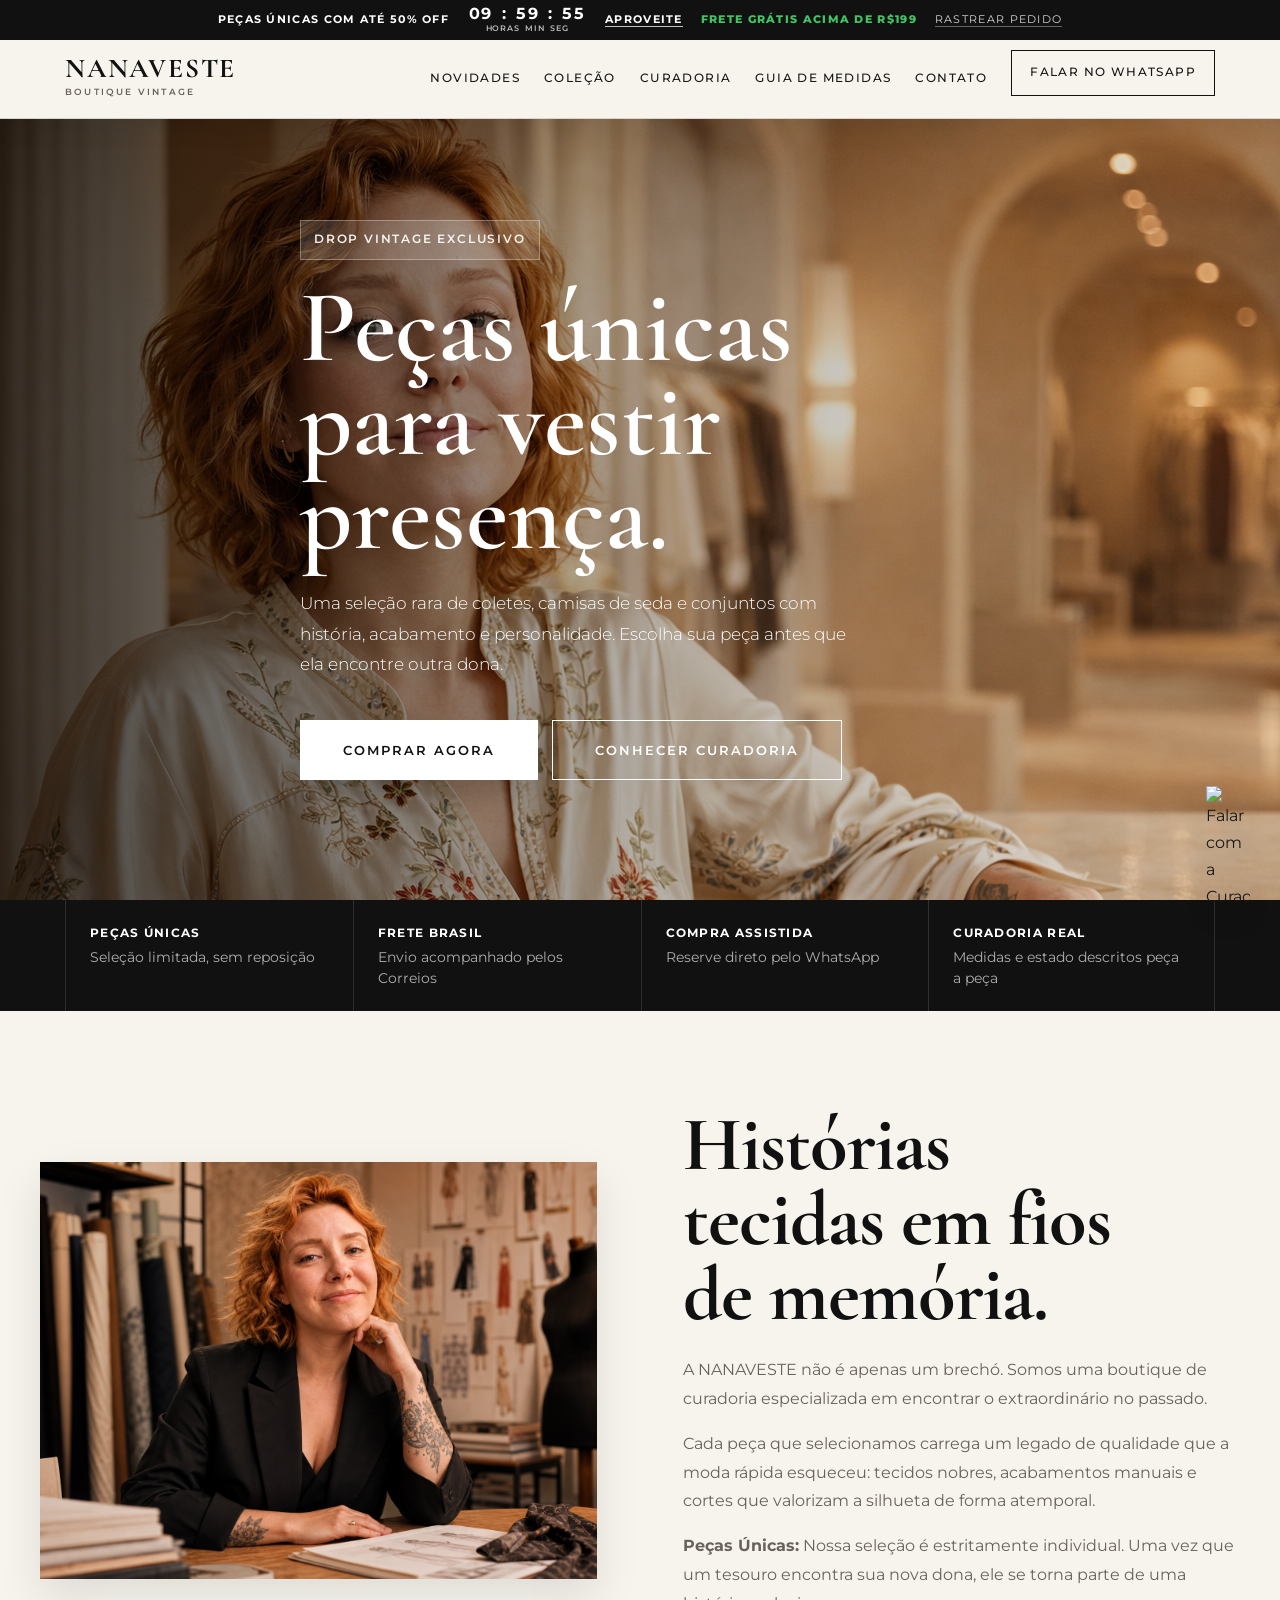
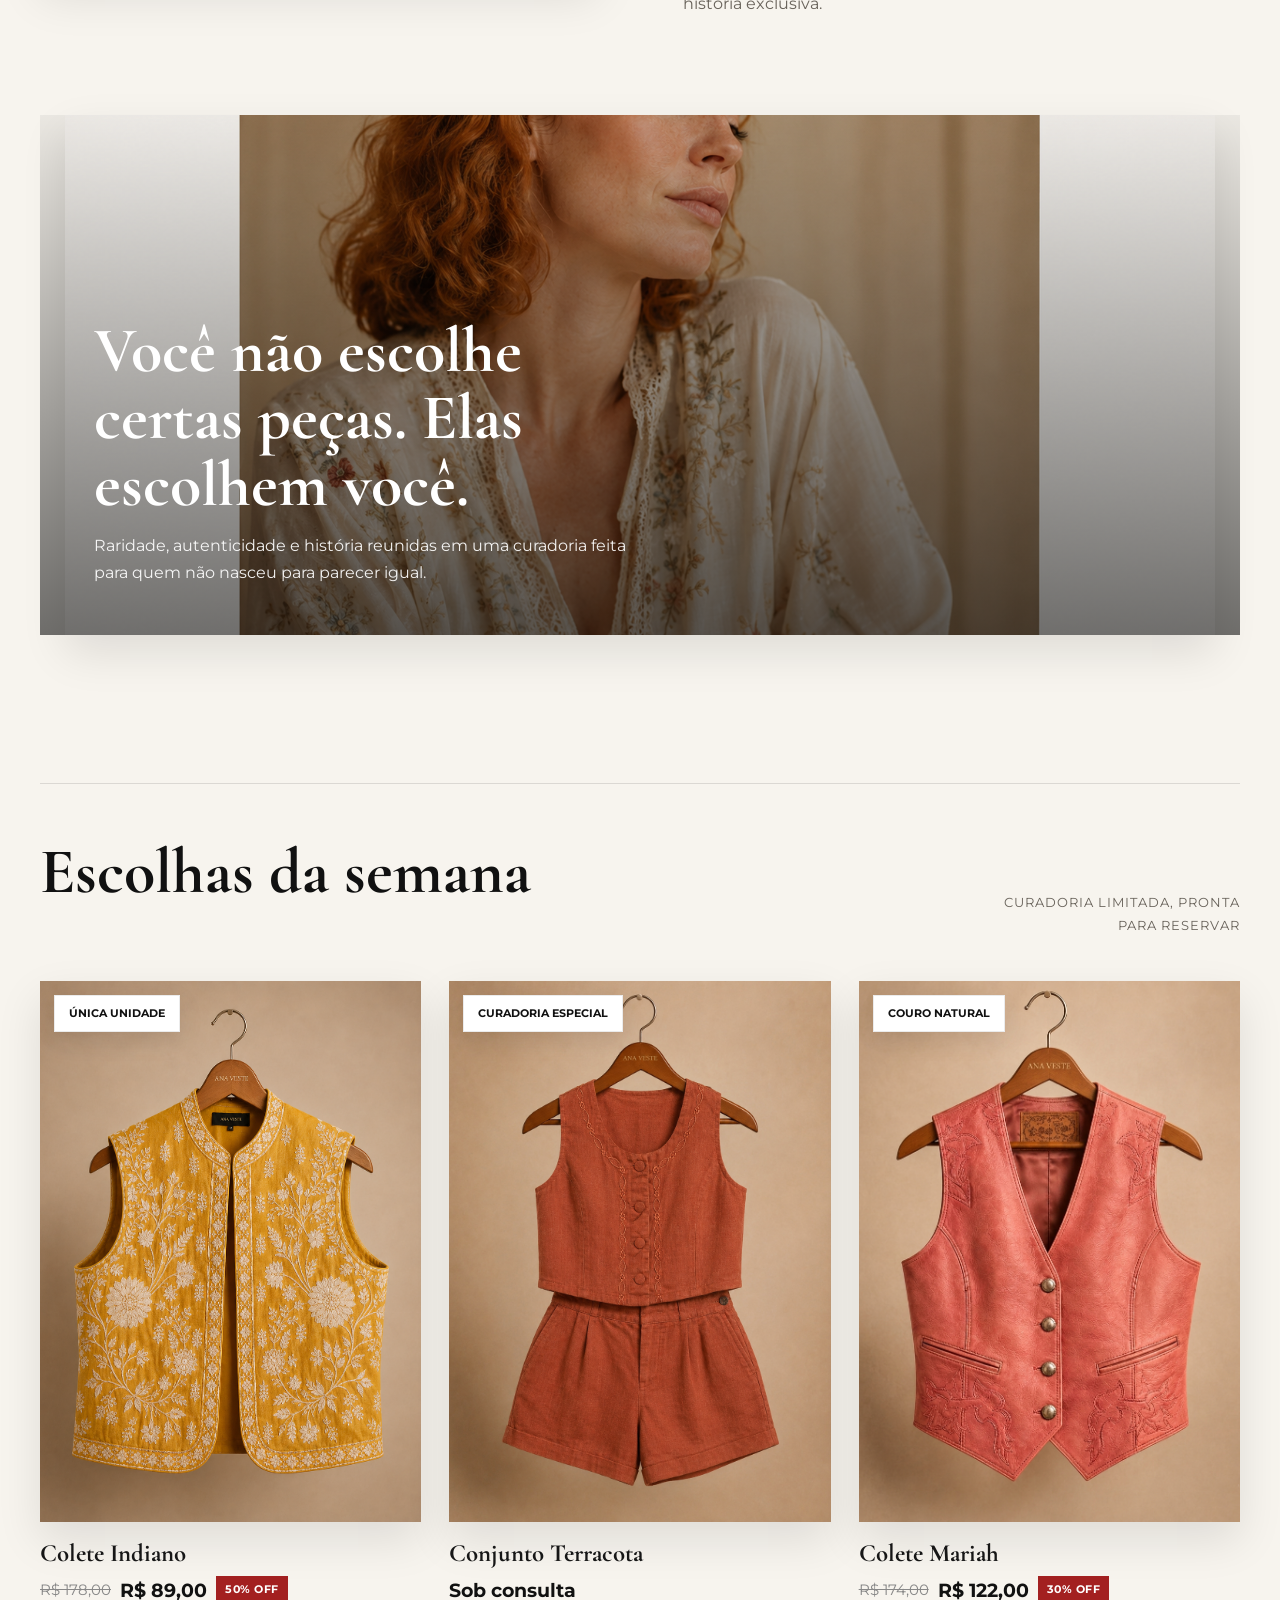
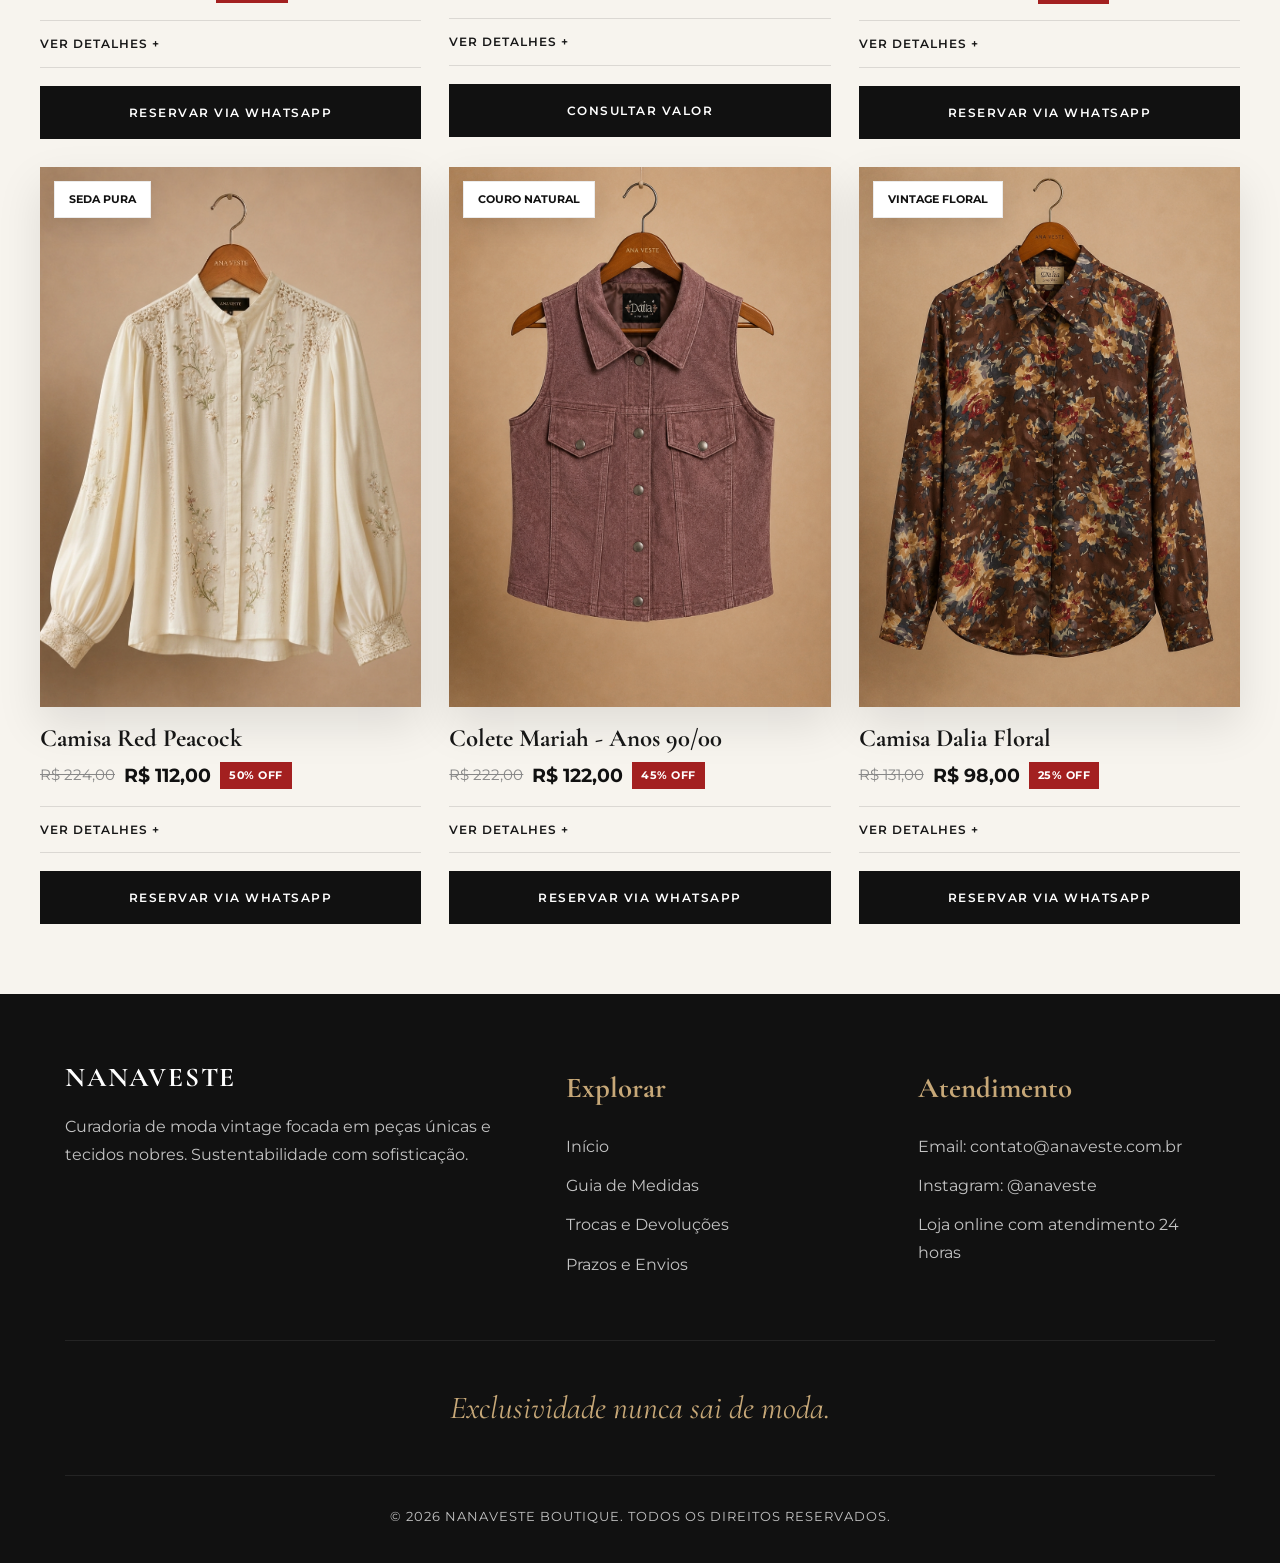
==== commit a76f98e2: "Refina layout mobile da Nanaveste" ====
--- a/index.html
+++ b/index.html
@@ -1,663 +1,623 @@
 <!DOCTYPE html>
-<html lang="pt-BR">
+<html lang="pt-br">
 <head>
-
-    <!-- META -->
     <meta charset="UTF-8">
     <meta name="viewport" content="width=device-width, initial-scale=1.0">
-
-    <!-- SEO -->
-    <title>ANA VESTE | Boutique Vintage & Curadoria</title>
-
-    <meta
-        name="description"
-        content="Boutique vintage com curadoria exclusiva de peças raras, moda consciente e sofisticação atemporal."
-    >
-
-    <meta
-        name="keywords"
-        content="brechó vintage, boutique vintage, moda consciente, roupas vintage, curadoria de moda"
-    >
-
-    <meta name="author" content="ANA VESTE">
-
-    <!-- FAVICON -->
-    <link rel="icon" href="assets/img/logo.png">
-
-    <!-- CSS -->
+    <title>NANAVESTE | Boutique Vintage & Curadoria</title>
+
     <link rel="stylesheet" href="assets/css/style.css">
 
-    <!-- GOOGLE FONTS -->
     <link rel="preconnect" href="https://fonts.googleapis.com">
-
-    <link
-        rel="preconnect"
-        href="https://fonts.gstatic.com"
-        crossorigin
-    >
-
-    <link
-        href="https://fonts.googleapis.com/css2?family=Cormorant+Garamond:wght@400;500;600;700&family=Montserrat:wght@300;400;500;600;700&display=swap"
-        rel="stylesheet"
-    >
-
+    <link rel="preconnect" href="https://fonts.gstatic.com" crossorigin>
+
+    <link href="https://fonts.googleapis.com/css2?family=Cormorant+Garamond:ital,wght@0,400;0,600;0,700;1,400&family=Montserrat:wght@300;400;500;600&display=swap" rel="stylesheet">
 </head>
 
 <body>
 
-    <!-- ========================================
+    <div class="top-bar">
+        <a href="#colecao" class="top-promo">Peças únicas com até 50% OFF</a>
+
+        <div class="top-countdown" aria-label="Tempo restante da campanha">
+            <span data-countdown-hours>09</span>
+            <b>:</b>
+            <span data-countdown-minutes>54</span>
+            <b>:</b>
+            <span data-countdown-seconds>26</span>
+            <small>horas&nbsp;&nbsp;min&nbsp;&nbsp;seg</small>
+        </div>
+
+        <a href="#colecao" class="top-action">Aproveite</a>
+        <span class="top-frete">Frete grátis acima de R$199</span>
+        <a href="https://rastreamento.correios.com.br/app/index.php" target="_blank" class="top-track">Rastrear pedido</a>
+    </div>
+
+    <!-- =========================
          HEADER
-    ========================================= -->
+    ========================== -->
     <header>
-
         <nav class="container">
-
-            <!-- LOGO -->
+            <button class="mobile-icon-btn menu-toggle" type="button" aria-label="Abrir menu">
+                <span></span>
+                <span></span>
+                <span></span>
+            </button>
+
             <div class="logo">
-
                 <a href="index.html">
-
-                    <img
-                        src="assets/img/logo.png"
-                        alt="Logo Ana Veste Boutique"
-                    >
-
+                    <span class="logo-mark">NANAVESTE</span>
+                    <small>Boutique Vintage</small>
                 </a>
-
-            </div>
-
-            <!-- MENU -->
+            </div>
+
+            <a href="#colecao" class="mobile-cart-btn" aria-label="Ver carrinho">
+                <span class="cart-icon">
+                    <span class="cart-basket"></span>
+                    <span class="cart-wheel cart-wheel-left"></span>
+                    <span class="cart-wheel cart-wheel-right"></span>
+                </span>
+            </a>
+
             <ul class="nav-links">
+                <li><a href="#home">Novidades</a></li>
+                <li><a href="#colecao">Coleção</a></li>
+                <li><a href="#sobre">Curadoria</a></li>
+                <li><a href="guia-medidas.html">Guia de medidas</a></li>
+                <li><a href="#contato">Contato</a></li>
 
                 <li>
-                    <a href="#home">Início</a>
+                    <a href="https://wa.me/556286307217" target="_blank" class="btn-rastreio">
+                        Falar no WhatsApp
+                    </a>
                 </li>
-
-                <li>
-                    <a href="#sobre">Curadoria</a>
-                </li>
-
-                <li>
-                    <a href="#colecao">Coleção</a>
-                </li>
-
-                <li>
-                    <a href="#contato">Contato</a>
-                </li>
-
-                <li>
-
-                    <a
-                        href="https://rastreamento.correios.com.br/app/index.php"
-                        target="_blank"
-                        rel="noopener noreferrer"
-                        class="btn-rastreio"
-                    >
-                        Rastrear Pedido
-                    </a>
-
-                </li>
-
             </ul>
 
+            <form class="mobile-search" action="#colecao" role="search">
+                <label for="mobile-search-input">Buscar</label>
+                <input id="mobile-search-input" type="search" placeholder="O que você procura?">
+                <button type="submit" aria-label="Buscar"></button>
+            </form>
+
         </nav>
-
     </header>
 
-    <!-- ========================================
-         MAIN
-    ========================================= -->
     <main>
 
-        <!-- ========================================
+        <!-- =========================
              HERO
-        ========================================= -->
-        <section
-            id="home"
-            class="hero"
-        >
-
+        ========================== -->
+        <section id="home" class="hero">
             <div class="hero-content container">
-
-                <h1>
-                    Exclusividade que
-                    <br>
-                    atravessa o tempo.
-                </h1>
+                <span class="hero-kicker">Drop vintage exclusivo</span>
+                <h1>Peças únicas para vestir presença.</h1>
 
                 <p>
-                    Curadoria rigorosa de peças vintage raras.
-                    Moda consciente para quem escreve sua própria
-                    história com autenticidade.
+                    Uma seleção rara de coletes, camisas de seda e conjuntos com história,
+                    acabamento e personalidade. Escolha sua peça antes que ela encontre outra dona.
                 </p>
 
-                <a
-                    href="#colecao"
-                    class="btn"
-                >
-                    Explorar Curadoria
-                </a>
-
-            </div>
-
+                <div class="hero-actions">
+                    <a href="#colecao" class="btn">Comprar agora</a>
+                    <a href="#sobre" class="btn btn-outline">Conhecer curadoria</a>
+                </div>
+            </div>
         </section>
 
-        <!-- ========================================
+        <section class="service-strip" aria-label="Diferenciais da loja">
+            <div class="container service-grid">
+                <div>
+                    <strong>Peças únicas</strong>
+                    <span>Seleção limitada, sem reposição</span>
+                </div>
+                <div>
+                    <strong>Frete Brasil</strong>
+                    <span>Envio acompanhado pelos Correios</span>
+                </div>
+                <div>
+                    <strong>Compra assistida</strong>
+                    <span>Reserve direto pelo WhatsApp</span>
+                </div>
+                <div>
+                    <strong>Curadoria real</strong>
+                    <span>Medidas e estado descritos peça a peça</span>
+                </div>
+            </div>
+        </section>
+
+        <!-- =========================
              SOBRE
-        ========================================= -->
-        <section
-            id="sobre"
-            class="about container"
-        >
-
+        ========================== -->
+        <section id="sobre" class="about container">
             <div class="about-grid">
 
-                <!-- IMAGEM -->
                 <div class="about-image">
-
-                    <img
-                        src="assets/img/about_ana.png"
-                        alt="Curadoria Ana Veste"
-                    >
-
-                </div>
-
-                <!-- TEXTO -->
+                    <img src="assets/img/about_ana.png" alt="Nanaveste - Curadoria de Luxo">
+                </div>
+
                 <div class="about-text">
-
-                    <h2>
-                        Histórias tecidas
-                        em fios de memória.
-                    </h2>
+                    <h2>Histórias tecidas em fios de memória.</h2>
 
                     <p>
-                        A ANA VESTE não é apenas um brechó.
-                        Somos uma boutique de curadoria especializada
-                        em encontrar o extraordinário no passado.
+                        A NANAVESTE não é apenas um brechó.
+                        Somos uma boutique de curadoria especializada em encontrar o extraordinário no passado.
                     </p>
 
                     <p>
-                        Cada peça que selecionamos carrega
-                        um legado de qualidade que a moda rápida esqueceu:
-                        tecidos nobres, acabamentos manuais e cortes
-                        que valorizam a silhueta de forma atemporal.
+                        Cada peça que selecionamos carrega um legado de qualidade que a moda rápida esqueceu:
+                        tecidos nobres, acabamentos manuais e cortes que valorizam a silhueta de forma atemporal.
                     </p>
 
                     <p>
                         <strong>Peças Únicas:</strong>
                         Nossa seleção é estritamente individual.
-                        Quando um tesouro encontra sua nova dona,
-                        ele se torna parte de uma nova história.
+                        Uma vez que um tesouro encontra sua nova dona, ele se torna parte de uma história exclusiva.
                     </p>
-
-                </div>
-
-            </div>
-
-        </section>
-
-        <!-- ========================================
-             EDITORIAL
-        ========================================= -->
-        <section class="editorial-banner">
-
-            <div class="container">
-
-                <img
-                    src="assets/img/editorial_modelo.jpg"
-                    alt="Editorial Ana Veste"
-                >
-
-                <div class="editorial-text">
-
-                    <h2>
-                        Você não escolhe certas peças.
-                        Elas escolhem você.
-                    </h2>
+                </div>
+
+            </div>
+ </section>
+
+<section class="editorial-banner">
+    <div class="container">
+
+        <img src="assets/img/editorial_modelo.jpg"
+            alt="Editorial Nanaveste">
+
+        <div class="editorial-text">
+           <h2>Você não escolhe certas peças. Elas escolhem você.</h2>
+
+<p>
+Raridade, autenticidade e história reunidas
+em uma curadoria feita para quem não nasceu
+para parecer igual.
+</p>
+
+        </div>
+    </div>
+</section>
+ <!-- =========================
+         COLEÇÃO
+========================== -->
+<section id="colecao" class="collection container">
+
+    <div class="section-title">
+        <h2>Escolhas da semana</h2>
+        <p>Curadoria limitada, pronta para reservar</p>
+    </div>
+
+    <div class="product-grid">
+
+       <!-- Produto 1 -->
+<div class="product-card">
+
+    <div class="product-image">
+
+        <span class="exclusive-tag">
+            Única Unidade
+        </span>
+
+        <img
+            src="assets/img/colete_indiano.png"
+            alt="Colete Indiano Vintage"
+        >
+
+    </div>
+
+    <div class="product-info">
+
+        <h3>
+            Colete Indiano
+        </h3>
+
+        <!-- PREÇOS -->
+        <div class="price-box">
+
+            <span class="old-price">
+                R$ 178,00
+            </span>
+
+            <p class="price">
+                R$ 89,00
+            </p>
+
+            <span class="discount-badge">
+                50% OFF
+            </span>
+
+        </div>
+
+        <details class="details-dropdown">
+
+            <summary>
+                Ver detalhes
+            </summary>
+
+            <p>
+                Colete em viscose com bordado artesanal.<br>
+                Botões em fibra natural.<br>
+                Amarração nas costas para acinturar.<br>
+                Tom mostarda.<br>
+                Condição: 10/10.<br>
+                Veste: M/40.<br>
+                Medidas: Busto 100cm | Comprimento 55cm.
+            </p>
+
+        </details>
+
+        <a
+            href="https://wa.me/556286307217?text=Olá! Desejo reservar o Colete Indiano."
+            target="_blank"
+            class="btn-buy"
+        >
+            Reservar via WhatsApp
+        </a>
+
+    </div>
+
+</div>
+
+        <!-- Produto 2 -->
+        <div class="product-card">
+            <div class="product-image">
+                <span class="exclusive-tag">Curadoria Especial</span>
+                <img src="assets/img/conjunto_terracota.png" alt="Conjunto Terracota Anos 80">
+            </div>
+
+            <div class="product-info">
+                <h3>Conjunto Terracota</h3>
+                <p class="price">Sob consulta</p>
+
+                <details class="details-dropdown">
+                    <summary>Ver detalhes</summary>
 
                     <p>
-                        Raridade, autenticidade e história reunidas
-                        em uma curadoria feita para quem não nasceu
-                        para parecer igual.
+                        Conjunto em rami (linho nobre).<br>
+                        Botões encapados e bordado artesanal.<br>
+                        Bermuda alongada, modelagem solta.<br>
+                        Cor terracota.<br>
+                        Condição: 9/10.<br>
+                        Veste: 36/38.<br>
+                        Medidas: Busto 86cm | Cintura 78cm.
                     </p>
-
-                </div>
-
-            </div>
-
-        </section>
-
-        <!-- ========================================
-             COLEÇÃO
-        ========================================= -->
-        <section
-            id="colecao"
-            class="collection container"
-        >
-
-            <!-- TÍTULO -->
-            <div class="section-title">
-
-                <h2>Tesouros Disponíveis</h2>
-
-                <p>
-                    Seleção limitada de peças raras
-                </p>
-
-            </div>
-
-            <!-- GRID -->
-            <div class="product-grid">
-
-                <!-- ========================================
-                     PRODUTO 1
-                ========================================= -->
-                <article class="product-card">
-
-                    <div class="product-image">
-
-                        <span class="exclusive-tag">
-                            Única Unidade
-                        </span>
-
-                        <img
-                            src="assets/img/colete_indiano.png"
-                            alt="Colete Indiano Vintage"
-                        >
-
-                    </div>
-
-                    <div class="product-info">
-
-                        <h3>Colete Indiano</h3>
-
-                        <p class="price">
-                            R$ 89,00
-                        </p>
-
-                        <details class="details-dropdown">
-
-                            <summary>
-                                Ver detalhes
-                            </summary>
-
-                            <p>
-                                Colete em viscose com bordado artesanal.
-                                Botões em fibra natural.
-                                Amarração nas costas para acinturar.
-                                Tom mostarda.
-                                Condição: 10/10.
-                                Veste: M/40.
-                            </p>
-
-                        </details>
-
-                        <a
-                            href="https://wa.me/556286307217?text=Olá! Desejo reservar o Colete Indiano."
-                            target="_blank"
-                            rel="noopener noreferrer"
-                            class="btn-buy"
-                        >
-                            Reservar via WhatsApp
-                        </a>
-
-                    </div>
-
-                </article>
-
-                <!-- ========================================
-                     PRODUTO 2
-                ========================================= -->
-                <article class="product-card">
-
-                    <div class="product-image">
-
-                        <span class="exclusive-tag">
-                            Curadoria Especial
-                        </span>
-
-                        <img
-                            src="assets/img/conjunto_terracota.png"
-                            alt="Conjunto Terracota"
-                        >
-
-                    </div>
-
-                    <div class="product-info">
-
-                        <h3>Conjunto Terracota</h3>
-
-                        <p class="price">
-                            Sob consulta
-                        </p>
-
-                        <details class="details-dropdown">
-
-                            <summary>
-                                Ver detalhes
-                            </summary>
-
-                            <p>
-                                Conjunto em rami nobre.
-                                Bordados artesanais.
-                                Modelagem ampla e sofisticada.
-                            </p>
-
-                        </details>
-
-                        <a
-                            href="https://wa.me/556286307217?text=Olá! Desejo consultar o valor do Conjunto Terracota."
-                            target="_blank"
-                            rel="noopener noreferrer"
-                            class="btn-buy"
-                        >
-                            Consultar Valor
-                        </a>
-
-                    </div>
-
-                </article>
-
-                <!-- ========================================
-                     PRODUTO 3
-                ========================================= -->
-                <article class="product-card">
-
-                    <div class="product-image">
-
-                        <span class="exclusive-tag">
-                            Couro Natural
-                        </span>
-
-                        <img
-                            src="assets/img/colete_mariah.png"
-                            alt="Colete Mariah"
-                        >
-
-                    </div>
-
-                    <div class="product-info">
-
-                        <h3>Colete Mariah</h3>
-
-                        <p class="price">
-                            R$ 122,00
-                        </p>
-
-                        <details class="details-dropdown">
-
-                            <summary>
-                                Ver detalhes
-                            </summary>
-
-                            <p>
-                                Colete western em couro natural.
-                                Estrutura vintage anos 90.
-                                Acabamento premium.
-                            </p>
-
-                        </details>
-
-                        <a
-                            href="https://wa.me/556286307217?text=Olá! Desejo reservar o Colete Mariah."
-                            target="_blank"
-                            rel="noopener noreferrer"
-                            class="btn-buy"
-                        >
-                            Reservar via WhatsApp
-                        </a>
-
-                    </div>
-
-                </article>
-
-                <!-- ========================================
-                     PRODUTO 4
-                ========================================= -->
-                <article class="product-card">
-
-                    <div class="product-image">
-
-                        <span class="exclusive-tag">
-                            Seda Pura
-                        </span>
-
-                        <img
-                            src="assets/img/camisa_red_peacock.png"
-                            alt="Camisa Red Peacock"
-                        >
-
-                    </div>
-
-                    <div class="product-info">
-
-                        <h3>Camisa Red Peacock</h3>
-
-                        <p class="price">
-                            R$ 112,00
-                        </p>
-
-                        <details class="details-dropdown">
-
-                            <summary>
-                                Ver detalhes
-                            </summary>
-
-                            <p>
-                                Seda pura com bordados refinados.
-                                Transparência elegante e acabamento premium.
-                            </p>
-
-                        </details>
-
-                        <a
-                            href="https://wa.me/556286307217?text=Olá! Desejo reservar a Camisa Red Peacock."
-                            target="_blank"
-                            rel="noopener noreferrer"
-                            class="btn-buy"
-                        >
-                            Reservar via WhatsApp
-                        </a>
-
-                    </div>
-
-                </article>
-
-                <!-- ========================================
-                     PRODUTO 5
-                ========================================= -->
-                <article class="product-card">
-
-                    <div class="product-image">
-
-                        <span class="exclusive-tag">
-                            Vintage Floral
-                        </span>
-
-                        <img
-                            src="assets/img/camisa_dalia_floral.png"
-                            alt="Camisa Dalia Floral"
-                        >
-
-                    </div>
-
-                    <div class="product-info">
-
-                        <h3>Camisa Dalia Floral</h3>
-
-                        <p class="price">
-                            R$ 98,00
-                        </p>
-
-                        <details class="details-dropdown">
-
-                            <summary>
-                                Ver detalhes
-                            </summary>
-
-                            <p>
-                                Seda pura floral.
-                                Estilo vintage anos 90.
-                                Modelagem ampla e fluida.
-                            </p>
-
-                        </details>
-
-                        <a
-                            href="https://wa.me/556286307217?text=Olá! Desejo reservar a Camisa Dalia Floral."
-                            target="_blank"
-                            rel="noopener noreferrer"
-                            class="btn-buy"
-                        >
-                            Reservar via WhatsApp
-                        </a>
-
-                    </div>
-
-                </article>
-
-            </div>
-
-        </section>
-
-    </main>
-
-    <!-- ========================================
-         WHATSAPP FLOAT
-    ========================================= -->
-    <a
-        href="https://wa.me/556286307217"
-        target="_blank"
-        rel="noopener noreferrer"
-        class="whatsapp-float"
-        aria-label="Falar no WhatsApp"
-    >
+                </details>
+
+                <a href="https://wa.me/556286307217?text=Olá! Desejo consultar o valor do Conjunto Terracota."
+                    target="_blank" class="btn-buy">
+                    Consultar Valor
+                </a>
+            </div>
+        </div>
+
+        <!-- Produto 3 -->
+<div class="product-card">
+
+    <div class="product-image">
+
+        <span class="exclusive-tag">
+            Couro Natural
+        </span>
 
         <img
-            src="https://upload.wikimedia.org/wikipedia/commons/6/6b/WhatsApp.svg"
-            alt="WhatsApp"
-        >
-
-    </a>
-
-    <!-- ========================================
+            src="assets/img/colete_mariah.png"
+            alt="Colete Mariah Western"
+        >
+
+    </div>
+
+    <div class="product-info">
+
+        <h3>
+            Colete Mariah
+        </h3>
+
+        <!-- PREÇO -->
+        <div class="price-box">
+
+            <span class="old-price">
+                R$ 174,00
+            </span>
+
+            <p class="price">
+                R$ 122,00
+            </p>
+
+            <span class="discount-badge">
+                30% OFF
+            </span>
+
+        </div>
+
+        <details class="details-dropdown">
+
+            <summary>
+                Ver detalhes
+            </summary>
+
+            <p>
+                Colete em couro natural.<br>
+                Estilo western com acabamento estruturado.<br>
+                Botões de pressão e bolsos decorativos.<br>
+                Tom rosa antigo.<br>
+                Condição: 9,5/10.<br>
+                Veste: 38.<br>
+                Medidas: Busto 94cm | Comprimento 46cm.
+            </p>
+
+        </details>
+
+        <a
+            href="https://wa.me/556286307217?text=Olá! Desejo reservar o Colete Mariah."
+            target="_blank"
+            class="btn-buy"
+        >
+            Reservar via WhatsApp
+        </a>
+
+    </div>
+
+</div>
+<!-- Produto 4 -->
+<div class="product-card">
+
+    <div class="product-image">
+
+        <span class="exclusive-tag">
+            Seda Pura
+        </span>
+
+        <img
+            src="assets/img/camisa_red_peacock.png"
+            alt="Camisa Red Peacock Seda"
+        >
+
+    </div>
+
+    <div class="product-info">
+
+        <h3>
+            Camisa Red Peacock
+        </h3>
+
+        <!-- PREÇO -->
+        <div class="price-box">
+
+            <span class="old-price">
+                R$ 224,00
+            </span>
+
+            <p class="price">
+                R$ 112,00
+            </p>
+
+            <span class="discount-badge">
+                50% OFF
+            </span>
+
+        </div>
+
+        <details class="details-dropdown">
+
+            <summary>
+                Ver detalhes
+            </summary>
+
+            <p>
+                Camisa em seda 100%.<br>
+                Bordados manuais delicados.<br>
+                Transparência elegante.<br>
+                Acabamento refinado.<br>
+                Condição: excelente.<br>
+                Veste: M/38.
+            </p>
+
+        </details>
+
+        <a
+            href="https://wa.me/556286307217?text=Olá! Desejo reservar a Camisa Red Peacock."
+            target="_blank"
+            class="btn-buy"
+        >
+            Reservar via WhatsApp
+        </a>
+
+    </div>
+
+</div>
+       <!-- Produto 5 -->
+<div class="product-card">
+
+    <div class="product-image">
+
+        <span class="exclusive-tag">
+            Couro Natural
+        </span>
+
+        <img
+            src="assets/img/colete.png"
+            alt="Camisa Dalia Seda"
+        >
+
+    </div>
+
+    <div class="product-info">
+
+        <h3>
+            Colete Mariah - Anos 90/00
+        </h3>
+
+        <!-- PREÇO -->
+        <div class="price-box">
+
+            <span class="old-price">
+                R$ 222,00
+            </span>
+
+            <p class="price">
+                R$ 122,00
+            </p>
+
+            <span class="discount-badge">
+                45% OFF
+            </span>
+
+        </div>
+
+        <details class="details-dropdown">
+
+            <summary>
+                Ver detalhes
+            </summary>
+
+            <p>
+                Colete em couro natural.<br>
+                Estilo western com botões de pressão.<br>
+                Modelagem curta com bolsos decorativos.<br>
+                Tom rosa antigo.<br>
+                Condição: 9,5/10.<br>
+                Veste: 38.<br>
+                Medidas: Busto 94cm | Comprimento 46cm.
+            </p>
+
+        </details>
+
+        <a
+            href="https://wa.me/556286307217?text=Olá! Desejo reservar o Colete Mariah - Anos 90/00."
+            target="_blank"
+            class="btn-buy"
+        >
+            Reservar via WhatsApp
+        </a>
+
+    </div>
+
+</div>
+<!-- Produto 6 -->
+<div class="product-card">
+
+    <div class="product-image">
+
+        <span class="exclusive-tag">
+            Vintage Floral
+        </span>
+
+        <img
+            src="assets/img/camisa_dalia_floral.png"
+            alt="Camisa Dalia Floral Vintage"
+        >
+
+    </div>
+
+    <div class="product-info">
+
+        <h3>
+            Camisa Dalia Floral
+        </h3>
+
+        <!-- PREÇO -->
+        <div class="price-box">
+
+            <span class="old-price">
+                R$ 131,00
+            </span>
+
+            <p class="price">
+                R$ 98,00
+            </p>
+
+            <span class="discount-badge">
+                25% OFF
+            </span>
+
+        </div>
+
+        <details class="details-dropdown">
+
+            <summary>
+                Ver detalhes
+            </summary>
+
+            <p>
+                Camisa em seda pura com estampa floral.<br>
+                Etiqueta com bordado delicado.<br>
+                Caimento fluido e modelagem ampla.<br>
+                Peça exclusiva estilo anos 90.<br>
+                Conservação: 9/10.<br>
+                Possui leves marcas do tempo.<br>
+                Veste: 40/42.<br>
+                Medidas: Busto 104cm | Comprimento 68cm.
+            </p>
+
+        </details>
+
+        <a
+            href="https://wa.me/556286307217?text=Olá! Desejo reservar a Camisa Dalia Floral."
+            target="_blank"
+            class="btn-buy"
+        >
+            Reservar via WhatsApp
+        </a>
+
+    </div>
+
+</div>
+
+<!-- WhatsApp -->
+<a href="https://wa.me/556286307217" class="whatsapp-float" target="_blank">
+    <img src="https://upload.wikimedia.org/wikipedia/commons/6/6b/WhatsApp.svg"
+        alt="Falar com a Curadoria">
+</a>
+
+</main>
+
+    <!-- =========================
          FOOTER
-    ========================================= -->
+    ========================== -->
     <footer id="contato">
-
         <div class="container">
 
+            
             <div class="footer-grid">
 
-                <!-- MARCA -->
                 <div class="footer-brand">
-
-                    <img
-                        src="assets/img/logo.png"
-                        alt="Logo Ana Veste"
-                    >
-
+                    <div class="footer-logo">NANAVESTE</div>
                     <p>
-                        Curadoria de moda vintage focada
-                        em peças únicas, tecidos nobres
-                        e autenticidade atemporal.
+                        Curadoria de moda vintage focada em peças únicas e tecidos nobres.
+                        Sustentabilidade com sofisticação.
                     </p>
-
-                </div>
-
-                <!-- LINKS -->
+                </div>
+
                 <div class="footer-nav">
-
-                    <h3 class="footer-title">
-                        Explorar
-                    </h3>
+                    <h3 class="footer-title">Explorar</h3>
 
                     <ul class="footer-links">
-
-                        <li>
-                            <a href="index.html">
-                                Início
-                            </a>
-                        </li>
-
-                        <li>
-                            <a href="guia-medidas.html">
-                                Guia de Medidas
-                            </a>
-                        </li>
-
-                        <li>
-                            <a href="trocas.html">
-                                Trocas e Devoluções
-                            </a>
-                        </li>
-
-                        <li>
-                            <a href="envios.html">
-                                Prazos e Envios
-                            </a>
-                        </li>
-
+                        <li><a href="index.html">Início</a></li>
+                        <li><a href="guia-medidas.html">Guia de Medidas</a></li>
+                        <li><a href="trocas.html">Trocas e Devoluções</a></li>
+                        <li><a href="envios.html">Prazos e Envios</a></li>
                     </ul>
-
-                </div>
-
-                <!-- CONTATO -->
+                </div>
+
                 <div class="footer-contact">
-
-                    <h3 class="footer-title">
-                        Atendimento
-                    </h3>
-
-                    <p>
-                        contato@anaveste.com.br
-                    </p>
-
-                    <p>
-
-                        <a
-                            href="https://instagram.com/anaveste"
-                            target="_blank"
-                            rel="noopener noreferrer"
-                        >
-                            @anaveste
-                        </a>
-
-                    </p>
-
-                    <p>
-                        Atendimento online 24 horas
-                    </p>
-
-                </div>
-
-            </div>
-
-            <!-- FRASE -->
+        <h3 class="footer-title">Atendimento</h3>
+        <p>Email: contato@anaveste.com.br</p>
+        <p>Instagram: <a href="https://instagram.com/anaveste" target="_blank">@anaveste</a></p>
+        <p>Loja online com atendimento 24 horas</p>
+      </div>
+
+            </div>
+
             <div class="footer-phrase">
-
-                <p>
-                    Exclusividade nunca sai de moda.
-                </p>
-
-            </div>
-
-            <!-- COPYRIGHT -->
+                <p>Exclusividade nunca sai de moda.</p>
+            </div>
+
             <div class="footer-bottom">
-
-                <p>
-                    © 2026 ANA VESTE BOUTIQUE.
-                    TODOS OS DIREITOS RESERVADOS.
-                </p>
-
-            </div>
-
-        </div>
-
+                <p>© 2026 NANAVESTE BOUTIQUE. TODOS OS DIREITOS RESERVADOS.</p>
+            </div>
+
+        </div>
     </footer>
 
-    <!-- JS -->
     <script src="assets/js/main.js"></script>
 
 </body>
-</html>+</html>
--- a/assets/css/style.css
+++ b/assets/css/style.css
@@ -1,10 +1,3 @@
-/*
-========================================================
-ANA VESTE - BOUTIQUE VINTAGE
-CSS ORGANIZADO E OTIMIZADO
-========================================================
-*/
-
 /* =========================
    VARIÁVEIS
 ========================= */
@@ -100,6 +93,8 @@
     object-fit: contain;
 }
 
+
+
 /* =========================
    MENU
 ========================= */
@@ -216,31 +211,51 @@
    SOBRE
 ========================= */
 .about {
-    padding: 70px 0 40px;
+    padding: 90px 0 60px;
 }
 
 .about-grid {
+
     display: grid;
+
     grid-template-columns: 1fr 1fr;
 
-    gap: 55px;
+    gap: 70px;
+
     align-items: center;
 }
 
+.about-image img {
+
+    border-radius: 18px;
+}
+
 .about-text h2 {
+
     font-family: var(--font-heading);
 
-    font-size: 4rem;
+    font-size: clamp(2.4rem, 7vw, 4.8rem);
+
+    line-height: 0.98;
+
+    letter-spacing: -1px;
+
+    max-width: 320px;
 
     color: var(--primary);
 
-    margin-bottom: 20px;
+    margin-bottom: 24px;
 }
 
 .about-text p {
+
     color: var(--text-muted);
 
-    margin-bottom: 18px;
+    margin-bottom: 16px;
+
+    font-size: 1rem;
+
+    line-height: 1.8;
 }
 
 /* =========================
@@ -491,13 +506,13 @@
 .whatsapp-float {
     position: fixed;
 
-    right: 35px;
-    bottom: 35px;
-
-    width: 64px;
-    height: 64px;
-
-    background: #25D366;
+    right: 28px;
+    bottom: 28px;
+
+    width: 48px;
+    height: 48px;
+
+    background: transparent;
 
     border-radius: 50%;
 
@@ -505,14 +520,14 @@
     justify-content: center;
     align-items: center;
 
-    box-shadow:
-        0 10px 25px rgba(0,0,0,0.25);
+    box-shadow: none;
 
     z-index: 1000;
 }
 
 .whatsapp-float img {
-    width: 34px;
+    width: 44px;
+    filter: drop-shadow(0 10px 18px rgba(0,0,0,0.22));
 }
 
 /* =========================
@@ -596,243 +611,1446 @@
 
     font-size: 0.8rem;
     letter-spacing: 1px;
-}
-
-/* =========================
+}/* =========================
    MOBILE
 ========================= */
 @media (max-width: 768px) {
 
-    /* menu */
+    /* =========================
+       HEADER
+    ========================= */
+    nav {
+        min-height: 74px;
+    }
+
+    .logo img {
+        height: 62px;
+    }
+
     .nav-links {
         display: none;
     }
 
-    /* hero */
+    .container {
+        padding: 0 20px;
+    }
+
+    /* =========================
+       HERO
+    ========================= */
+    .hero {
+
+        height: auto;
+
+        min-height: 100vh;
+
+        padding-top: 110px;
+
+        padding-bottom: 60px;
+
+        background-position: center center;
+    }
+
+    .hero-content {
+
+        padding-top: 10px;
+
+        max-width: 100%;
+    }
+
     .hero h1 {
+
+        font-size: 3rem;
+
+        line-height: 0.95;
+
+        letter-spacing: -1px;
+
+        margin-bottom: 22px;
+
+        max-width: 320px;
+    }
+
+    .hero p {
+
+        font-size: 1rem;
+
+        line-height: 1.7;
+
+        max-width: 100%;
+
+        color: rgba(255,255,255,0.96);
+
+        text-shadow:
+            0 2px 12px rgba(0,0,0,0.45);
+
+        margin-bottom: 30px;
+    }
+
+    .btn {
+
+        width: 100%;
+
+        text-align: center;
+
+        padding: 18px 24px;
+
+        font-size: 0.78rem;
+    }
+
+    /* =========================
+       SOBRE
+    ========================= */
+    .about {
+
+        padding: 38px 0 30px;
+    }
+
+    .about-grid {
+
+        grid-template-columns: 1fr;
+
+        gap: 35px;
+    }
+
+    .about-image img {
+
+        border-radius: 16px;
+    }
+
+    .about-text {
+
+        width: 100%;
+    }
+
+    .about-text h2 {
+
         font-size: 3.2rem;
-    }
-
-    .hero p {
-        font-size: 1rem;
-    }
-
-    /* grids */
-    .about-grid,
-    .footer-grid {
-        grid-template-columns: 1fr;
-    }
-
-    .about-grid {
-        gap: 35px;
-    }
-
-    .footer-grid {
-        text-align: center;
-
-        gap: 35px;
-    }
-
-    .footer-brand {
-        display: flex;
-        flex-direction: column;
-        align-items: center;
-    }
-
-    /* espaçamentos */
-    .about {
-        padding: 45px 0 25px;
-    }
-
-    .collection {
-        padding: 45px 0 50px;
-    }
-
+
+        line-height: 0.92;
+
+        letter-spacing: -1px;
+
+        margin-bottom: 18px;
+
+        max-width: 100%;
+    }
+
+    .about-text p {
+
+        font-size: 0.98rem;
+
+        line-height: 1.75;
+
+        margin-bottom: 16px;
+    }
+
+    /* =========================
+       EDITORIAL
+    ========================= */
     .editorial-banner {
+
         padding: 0 0 25px;
     }
 
-    .section-title {
-        margin-bottom: 30px;
-    }
-
-    /* editorial */
     .editorial-banner img {
+
         height: 420px;
+
+        border-radius: 16px;
     }
 
     .editorial-text {
+
         left: 22px;
         right: 22px;
-        bottom: 28px;
+        bottom: 26px;
 
         max-width: 100%;
     }
 
     .editorial-text h2 {
-        font-size: 2.2rem;
+
+        font-size: 2.1rem;
+
+        line-height: 1;
     }
 
     .editorial-text p {
+
         font-size: 0.95rem;
-    }
-
-    /* produtos */
+
+        line-height: 1.7;
+    }
+
+    /* =========================
+       COLEÇÃO
+    ========================= */
+    .collection {
+
+        padding: 45px 0 50px;
+    }
+
+    .section-title {
+
+        margin-bottom: 28px;
+    }
+
+    .section-title h2 {
+
+        font-size: 2.6rem;
+
+        line-height: 1;
+    }
+
     .product-grid {
-        gap: 18px;
+
+        grid-template-columns: 1fr;
+
+        gap: 24px;
+    }
+
+    .product-card {
+
+        border-radius: 16px;
+
+        overflow: hidden;
     }
 
     .product-image {
-        height: 440px;
-    }
-
-    /* footer */
+
+        height: 430px;
+    }
+
+    .product-info {
+
+        text-align: center;
+
+        padding: 20px 16px 24px;
+    }
+
+    .product-info h3 {
+
+        font-size: 1.8rem;
+
+        margin-bottom: 8px;
+    }
+
+    .price {
+
+        font-size: 1.15rem;
+
+        margin-bottom: 14px;
+
+        text-align: center;
+    }
+
+    .details-dropdown {
+
+        margin: 10px 0 18px;
+    }
+
+    .details-dropdown summary {
+
+        text-align: center;
+    }
+
+    .details-dropdown p {
+
+        font-size: 0.94rem;
+
+        line-height: 1.65;
+
+        text-align: center;
+    }
+
+    /* =========================
+       BOTÃO WHATSAPP
+    ========================= */
+    .btn-buy {
+
+        display: inline-block;
+
+        width: 100%;
+
+        background-color: var(--accent);
+
+        color: #fff;
+
+        padding: 17px;
+
+        text-align: center;
+
+        font-weight: 600;
+
+        text-transform: uppercase;
+
+        letter-spacing: 1.5px;
+
+        font-size: 0.78rem;
+
+        border-radius: 999px;
+
+        transition:
+            transform 0.25s ease,
+            box-shadow 0.25s ease,
+            background-color 0.25s ease;
+    }
+
+    .btn-buy:hover {
+
+        background-color: #25D366;
+
+        transform:
+            translateY(-2px)
+            scale(1.02);
+
+        box-shadow:
+            0 10px 24px rgba(37, 211, 102, 0.30);
+
+        animation: buyShake 0.30s ease-in-out 2;
+    }
+
+    .btn-buy:active {
+
+        background-color: #25D366;
+
+        transform: scale(0.98);
+
+        animation: buyShake 0.25s ease-in-out;
+    }
+
+    /* =========================
+       FOOTER
+    ========================= */
     footer {
+
         padding: 50px 0 30px;
     }
+
+    .footer-grid {
+
+        grid-template-columns: 1fr;
+
+        gap: 35px;
+
+        text-align: center;
+    }
+
+    .footer-brand {
+
+        display: flex;
+
+        flex-direction: column;
+
+        align-items: center;
+    }
+
+    .footer-brand img {
+
+        height: 110px;
+    }
+
+    .footer-title {
+
+        font-size: 1.6rem;
+    }
+
+    .footer-phrase p {
+
+        font-size: 1.7rem;
+    }
+
+    /* =========================
+       WHATSAPP FLOAT
+    ========================= */
+    .whatsapp-float {
+
+        width: 68px;
+        height: 68px;
+
+        right: 14px;
+        bottom: 24px;
+    }
+
+    .whatsapp-float img {
+
+        width: 34px;
+    }
 }
 
 /* ========================================
-   EFEITO NAS FOTOS DOS PRODUTOS
+   ANIMAÇÃO BOTÃO WHATSAPP
 ======================================== */
 
-.product-card {
-    overflow: hidden;
-    border-radius: 12px;
-}
-
-.product-image {
+@keyframes buyShake {
+
+    0% {
+        transform: translateX(0);
+    }
+
+    25% {
+        transform: translateX(-2px);
+    }
+
+    50% {
+        transform: translateX(2px);
+    }
+
+    75% {
+        transform: translateX(-2px);
+    }
+
+    100% {
+        transform: translateX(0);
+    }
+}
+
+/* ========================================
+   PREÇO COM DESCONTO
+======================================== */
+
+.price-box {
+
+    display: flex;
+
+    align-items: center;
+
+    gap: 10px;
+
+    flex-wrap: wrap;
+
+    margin-bottom: 14px;
+}
+
+.old-price {
+
+    font-size: 0.95rem;
+
+    color: #888;
+
+    text-decoration: line-through;
+}
+
+.price {
+
+    margin: 0;
+
+    font-size: 1.2rem;
+
+    font-weight: 700;
+
+    color: var(--primary);
+}
+
+.discount-badge {
+
+    background: #c62828;
+
+    color: #fff;
+
+    font-size: 0.70rem;
+
+    font-weight: 700;
+
+    padding: 4px 9px;
+
+    border-radius: 999px;
+
+    letter-spacing: 0.5px;
+}
+
+/* ========================================
+   EFEITO LINKS FOOTER
+======================================== */
+
+.footer-links a,
+.footer-contact a {
+
+    display: inline-block;
+
+    transition:
+        transform 0.25s ease,
+        color 0.25s ease,
+        letter-spacing 0.25s ease;
+}
+
+/* efeito hover */
+.footer-links a:hover,
+.footer-contact a:hover {
+
+    color: var(--secondary);
+
+    transform: translateX(6px);
+
+    letter-spacing: 0.4px;
+}
+
+/* ========================================
+   NANAVESTE - ACABAMENTO ECOMMERCE
+======================================== */
+
+:root {
+    --primary: #101010;
+    --secondary: #c7a878;
+    --accent: #6f7a45;
+    --bg-light: #f7f4ee;
+    --bg-soft: #eee7da;
+    --text-main: #171717;
+    --text-muted: #68625a;
+    --line: rgba(23, 23, 23, 0.12);
+    --shadow-soft: 0 18px 42px rgba(0, 0, 0, 0.10);
+}
+
+body {
+    background: var(--bg-light);
+    padding-top: 118px;
+}
+
+.top-bar {
+    position: fixed;
+    top: 0;
+    left: 0;
+    right: 0;
+    z-index: 1100;
+    min-height: 36px;
+    padding: 6px 24px;
+    display: flex;
+    align-items: center;
+    justify-content: center;
+    gap: 18px;
+    background: #111;
+    color: #fff;
+    font-size: 0.70rem;
+    line-height: 1.2;
+    letter-spacing: 1.3px;
+    text-transform: uppercase;
+}
+
+.top-promo,
+.top-action,
+.top-track {
+    white-space: nowrap;
+}
+
+.top-promo {
+    font-weight: 700;
+}
+
+.top-action {
+    color: #fff;
+    font-weight: 700;
+    border-bottom: 1px solid rgba(255, 255, 255, 0.75);
+}
+
+.top-track {
+    color: rgba(255,255,255,0.82);
+    border-bottom: 1px solid rgba(255,255,255,0.35);
+}
+
+.top-frete {
+    color: #40c463;
+    font-weight: 800;
+    white-space: nowrap;
+}
+
+.top-countdown {
+    display: grid;
+    grid-template-columns: auto auto auto auto auto;
+    align-items: center;
+    justify-items: center;
+    column-gap: 5px;
+    min-width: 120px;
+    color: #fff;
+}
+
+.top-countdown span,
+.top-countdown b {
+    font-size: 1rem;
+    font-weight: 700;
+    line-height: 1;
+}
+
+.top-countdown small {
+    grid-column: 1 / -1;
+    margin-top: 2px;
+    color: rgba(255,255,255,0.72);
+    font-size: 0.52rem;
+    font-weight: 600;
+    letter-spacing: 0.8px;
+}
+
+header {
+    top: 36px;
+    background: rgba(247, 244, 238, 0.96);
+    box-shadow: 0 10px 28px rgba(0, 0, 0, 0.05);
+    border-bottom: 1px solid var(--line);
+}
+
+nav {
+    min-height: 82px;
+}
+
+.logo img {
+    height: 68px;
+    filter: contrast(1.08);
+}
+
+.logo a {
+    display: grid;
+    gap: 2px;
+    min-width: 150px;
+}
+
+.logo-mark,
+.footer-logo {
+    font-family: var(--font-heading);
+    font-size: 1.7rem;
+    font-weight: 700;
+    line-height: 1;
+    letter-spacing: 1.8px;
+    color: #111;
+}
+
+.logo small {
+    font-size: 0.58rem;
+    font-weight: 600;
+    letter-spacing: 2.2px;
+    text-transform: uppercase;
+    color: var(--text-muted);
+}
+
+.mobile-icon-btn,
+.mobile-cart-btn,
+.mobile-search {
+    display: none;
+}
+
+.nav-links {
+    gap: 24px;
+}
+
+.nav-links a {
+    position: relative;
+    font-size: 0.72rem;
+    letter-spacing: 1.4px;
+}
+
+.nav-links a:not(.btn-rastreio)::after {
+    content: "";
+    position: absolute;
+    left: 0;
+    right: 0;
+    bottom: -8px;
+    height: 1px;
+    background: currentColor;
+    transform: scaleX(0);
+    transform-origin: center;
+    transition: transform 0.25s ease;
+}
+
+.nav-links a:hover::after {
+    transform: scaleX(1);
+}
+
+.btn-rastreio {
     position: relative;
     overflow: hidden;
+    border-color: #111;
+    color: #111;
+    border-radius: 0;
+    padding: 12px 18px;
+    isolation: isolate;
+}
+
+.btn-rastreio:hover {
+    background: transparent;
+    color: #168a43;
+    border-color: #168a43;
+    box-shadow: inset 0 0 0 1px #168a43;
+}
+
+.nav-links .btn-rastreio:hover {
+    color: #168a43;
+}
+
+.btn-rastreio::before {
+    content: "";
+    position: absolute;
+    inset: 0;
+    border: 1px solid #25d366;
+    transform: translateX(-105%);
+    transition: transform 0.34s ease;
+    z-index: -1;
+}
+
+.btn-rastreio:hover::before {
+    transform: translateX(0);
+}
+
+.btn-rastreio::after {
+    display: none;
+}
+
+.hero {
+    min-height: calc(100vh - 118px);
+    height: auto;
+    padding-top: 0;
+    background:
+        linear-gradient(90deg, rgba(0,0,0,0.72), rgba(0,0,0,0.26) 52%, rgba(0,0,0,0.08)),
+        url('../img/hero_banner.png');
+    background-position: center top;
+}
+
+.hero-content {
+    padding-top: 8vh;
+    padding-bottom: 10vh;
+}
+
+.hero-kicker {
+    display: inline-block;
+    margin-bottom: 20px;
+    padding: 9px 13px;
+    background: rgba(255,255,255,0.14);
+    border: 1px solid rgba(255,255,255,0.30);
+    color: rgba(255,255,255,0.92);
+    font-size: 0.72rem;
+    font-weight: 600;
+    letter-spacing: 1.8px;
+    text-transform: uppercase;
+}
+
+.hero h1 {
+    max-width: 680px;
+    font-size: clamp(3.4rem, 8vw, 7.2rem);
+    line-height: 0.92;
+    margin-bottom: 26px;
+}
+
+.hero p {
+    max-width: 560px;
+    font-size: 1.06rem;
+    line-height: 1.8;
+}
+
+.hero-actions {
+    display: flex;
+    align-items: center;
+    gap: 14px;
+    flex-wrap: wrap;
+}
+
+.btn,
+.btn-buy {
+    border-radius: 0;
+}
+
+.btn {
+    background: #fff;
+    color: #111;
+    border: 1px solid #fff;
+    box-shadow: 0 14px 30px rgba(0,0,0,0.18);
+}
+
+.btn-outline {
+    background: transparent;
+    color: #fff;
+    box-shadow: none;
+}
+
+.btn:hover,
+.btn-buy:hover,
+.product-card:hover {
+    transform: translateY(-4px);
+}
+
+.service-strip {
+    background: #111;
+    color: #fff;
+}
+
+.service-grid {
+    display: grid;
+    grid-template-columns: repeat(4, 1fr);
+    gap: 1px;
+    padding-top: 0;
+    padding-bottom: 0;
+}
+
+.service-grid div {
+    padding: 22px 24px;
+    border-left: 1px solid rgba(255,255,255,0.13);
+}
+
+.service-grid div:last-child {
+    border-right: 1px solid rgba(255,255,255,0.13);
+}
+
+.service-grid strong,
+.service-grid span {
+    display: block;
+}
+
+.service-grid strong {
+    margin-bottom: 4px;
+    font-size: 0.78rem;
+    letter-spacing: 1.3px;
+    text-transform: uppercase;
+}
+
+.service-grid span {
+    color: rgba(255,255,255,0.66);
+    font-size: 0.86rem;
+    line-height: 1.5;
+}
+
+.about {
+    padding-top: 96px;
+}
+
+.about-grid {
+    gap: 86px;
+}
+
+.about-image img,
+.editorial-banner img {
+    border-radius: 0;
+    box-shadow: var(--shadow-soft);
+}
+
+.about-text h2,
+.section-title h2 {
+    color: #111;
+}
+
+.about-text h2 {
+    max-width: 440px;
+}
+
+.editorial-banner {
+    padding: 20px 0 70px;
+}
+
+.editorial-banner .container::after,
+.editorial-banner img {
+    border-radius: 0;
+}
+
+.editorial-text {
+    left: 54px;
+    bottom: 48px;
+    max-width: 560px;
+}
+
+.editorial-text h2 {
+    font-size: clamp(2.4rem, 5vw, 4.8rem);
+}
+
+.collection {
+    padding-top: 78px;
+}
+
+.section-title {
+    display: flex;
+    align-items: end;
+    justify-content: space-between;
+    gap: 24px;
+    text-align: left;
+    border-top: 1px solid var(--line);
+    padding-top: 34px;
+}
+
+.section-title h2 {
+    font-size: clamp(2.8rem, 5vw, 5.2rem);
+}
+
+.section-title p {
+    max-width: 260px;
+    text-align: right;
+    font-size: 0.84rem;
+    letter-spacing: 1px;
+    text-transform: uppercase;
+}
+
+.product-grid {
+    grid-template-columns: repeat(3, minmax(0, 1fr));
+    gap: 28px;
+}
+
+.product-card {
+    background: transparent;
+    border-radius: 0;
+    overflow: visible;
+}
+
+.product-image {
+    height: auto;
+    aspect-ratio: 3 / 4.25;
+    background: var(--bg-soft);
+    box-shadow: var(--shadow-soft);
 }
 
 .product-image img {
-    width: 100%;
-    height: 100%;
-    object-fit: cover;
-
-    transition:
-        transform 0.6s ease,
-        filter 0.4s ease;
-}
-
-/* zoom suave na foto */
+    transition: transform 0.45s ease;
+}
+
 .product-card:hover .product-image img {
-    transform: scale(1.06);
-    filter: brightness(1.03);
-}
-
-/* sobe o card inteiro */
-.product-card {
-    transition:
-        transform 0.35s ease,
-        box-shadow 0.35s ease;
-}
-
-.product-card:hover {
-    transform: translateY(-6px);
-
-    box-shadow:
-        0 18px 40px rgba(0,0,0,0.10);
-}
-
-/* ========================================
-   BOTÃO WHATSAPP ANIMADO
-======================================== */
+    transform: scale(1.04);
+}
+
+.exclusive-tag {
+    top: 14px;
+    left: 14px;
+    right: auto;
+    background: #fff;
+    color: #111;
+    border: 1px solid rgba(0,0,0,0.08);
+    box-shadow: 0 8px 24px rgba(0,0,0,0.10);
+}
+
+.product-info {
+    padding: 18px 0 0;
+}
+
+.product-info h3 {
+    font-size: 1.55rem;
+    line-height: 1.05;
+}
+
+.price-box {
+    gap: 9px;
+}
+
+.price,
+.old-price {
+    font-family: var(--font-body);
+}
+
+.price {
+    color: #111;
+}
+
+.discount-badge {
+    background: #a32020;
+    border-radius: 0;
+}
+
+.details-dropdown {
+    border-top: 1px solid var(--line);
+    border-bottom: 1px solid var(--line);
+    padding: 12px 0;
+}
+
+.details-dropdown summary {
+    font-size: 0.78rem;
+    letter-spacing: 1px;
+    text-transform: uppercase;
+}
 
 .btn-buy {
-    display: inline-block;
-    width: 100%;
-
-    background-color: var(--accent);
+    background: #111;
+    padding: 16px;
+}
+
+.btn-buy:hover {
+    background: #233d2c;
+}
+
+footer {
+    background: #111;
+}
+
+.footer-logo {
+    margin-bottom: 22px;
     color: #fff;
-
-    padding: 15px;
-    text-align: center;
-
-    font-weight: 600;
-    text-transform: uppercase;
-    letter-spacing: 1.5px;
-    font-size: 0.78rem;
-
-    border-radius: 999px;
-
-    transition:
-        transform 0.25s ease,
-        box-shadow 0.25s ease,
-        background-color 0.25s ease;
-}
-
-/* efeito hover */
-.btn-buy:hover {
-    background-color: #25D366;
-
-    transform:
-        translateY(-2px)
-        scale(1.02);
-
-    box-shadow:
-        0 10px 24px rgba(37, 211, 102, 0.30);
-
-    animation: buyShake 0.30s ease-in-out 2;
-}
-
-/* tremidinha */
-@keyframes buyShake {
-
+}
+
+@media (max-width: 980px) {
+    body {
+        padding-top: 110px;
+    }
+
+    .top-bar {
+        min-height: 34px;
+        gap: 12px;
+        padding: 8px 12px;
+        font-size: 0.64rem;
+        justify-content: space-between;
+    }
+
+    .top-promo,
+    .top-track {
+        display: none;
+    }
+
+    .top-countdown {
+        min-width: 96px;
+        column-gap: 4px;
+    }
+
+    .top-countdown span,
+    .top-countdown b {
+        font-size: 0.88rem;
+    }
+
+    .top-action {
+        order: 3;
+    }
+
+    .top-frete {
+        max-width: 165px;
+        white-space: normal;
+        line-height: 1.25;
+    }
+
+    header {
+        top: 34px;
+    }
+
+    nav {
+        min-height: 76px;
+    }
+
+    .nav-links {
+        display: flex;
+        gap: 12px;
+        overflow-x: auto;
+        max-width: calc(100vw - 130px);
+        padding: 12px 0;
+    }
+
+    .nav-links li {
+        flex: 0 0 auto;
+    }
+
+    .nav-links a {
+        white-space: nowrap;
+        font-size: 0.66rem;
+    }
+
+    .btn-rastreio {
+        display: none;
+    }
+
+    .logo img {
+        height: 58px;
+    }
+
+    .product-grid,
+    .service-grid {
+        grid-template-columns: repeat(2, minmax(0, 1fr));
+    }
+}
+
+@media (max-width: 768px) {
+    body {
+        padding-top: 152px;
+    }
+
+    .top-bar {
+        min-height: 42px;
+        padding-top: 6px;
+        padding-bottom: 6px;
+    }
+
+    header {
+        top: 42px;
+    }
+
+    nav {
+        min-height: 110px;
+        display: grid;
+        grid-template-columns: 46px 1fr 46px;
+        align-items: center;
+        gap: 2px 10px;
+        padding-top: 8px;
+        padding-bottom: 8px;
+    }
+
+    .logo a {
+        justify-items: center;
+        min-width: 0;
+    }
+
+    .logo {
+        justify-self: center;
+        text-align: center;
+    }
+
+    .logo-mark {
+        font-size: 1.62rem;
+        letter-spacing: 2px;
+    }
+
+    .logo small {
+        margin-top: 1px;
+        font-size: 0.52rem;
+        letter-spacing: 2px;
+    }
+
+    .mobile-icon-btn,
+    .mobile-cart-btn {
+        width: 42px;
+        height: 42px;
+        display: inline-flex;
+        align-items: center;
+        justify-content: center;
+        border: 1px solid rgba(17,17,17,0.16);
+        background: rgba(255,255,255,0.44);
+        color: #111;
+    }
+
+    .mobile-icon-btn {
+        position: relative;
+        justify-self: start;
+        flex-direction: column;
+        gap: 4px;
+        padding: 0;
+        cursor: pointer;
+    }
+
+    .mobile-icon-btn span {
+        width: 20px;
+        height: 1.6px;
+        border-radius: 0;
+        background: #111;
+    }
+
+    .mobile-icon-btn::after {
+        content: "";
+        position: absolute;
+        left: 10px;
+        right: 10px;
+        bottom: 8px;
+        height: 2px;
+        background: var(--secondary);
+        transform: scaleX(1);
+        transform-origin: center;
+        transition: transform 0.25s ease;
+    }
+
+    .mobile-icon-btn:hover::after,
+    .mobile-icon-btn:focus-visible::after {
+        transform: scaleX(1.22);
+    }
+
+    .mobile-cart-btn {
+        justify-self: end;
+        position: relative;
+    }
+
+    .cart-icon {
+        position: relative;
+        width: 24px;
+        height: 22px;
+        display: block;
+    }
+
+    .cart-icon::before {
+        content: "";
+        position: absolute;
+        top: 1px;
+        left: 1px;
+        width: 7px;
+        height: 2px;
+        background: #111;
+        transform: rotate(18deg);
+        transform-origin: left center;
+    }
+
+    .cart-basket {
+        position: absolute;
+        left: 5px;
+        top: 7px;
+        width: 17px;
+        height: 10px;
+        border: 1.8px solid #111;
+        border-top-width: 2px;
+        transform: skewX(-8deg);
+    }
+
+    .cart-wheel {
+        position: absolute;
+        bottom: 1px;
+        width: 4px;
+        height: 4px;
+        border: 1.5px solid #111;
+        border-radius: 50%;
+    }
+
+    .cart-wheel-left {
+        left: 8px;
+    }
+
+    .cart-wheel-right {
+        right: 2px;
+    }
+
+    .mobile-cart-btn::after {
+        content: "0";
+        position: absolute;
+        top: 6px;
+        right: 5px;
+        width: 15px;
+        height: 15px;
+        display: grid;
+        place-items: center;
+        background: #111;
+        color: #fff;
+        border-radius: 50%;
+        font-size: 0.58rem;
+        font-weight: 700;
+    }
+
+    .nav-links {
+        display: none;
+        grid-column: 1 / -1;
+        width: 100%;
+        max-width: 100%;
+        margin-top: 10px;
+        padding: 18px 0 4px;
+        border-top: 1px solid var(--line);
+        background: transparent;
+    }
+
+    .nav-links.active {
+        display: grid;
+        gap: 16px;
+    }
+
+    .nav-links li {
+        width: 100%;
+    }
+
+    .nav-links a {
+        display: block;
+        width: 100%;
+        font-size: 0.72rem;
+        letter-spacing: 1.3px;
+    }
+
+    .mobile-search {
+        grid-column: 1 / -1;
+        display: flex;
+        align-items: center;
+        min-height: 40px;
+        margin-top: -12px;
+        padding: 0 12px 0 16px;
+        border: 1px solid rgba(17,17,17,0.24);
+        border-radius: 999px;
+        background: rgba(255,255,255,0.55);
+    }
+
+    .mobile-search label {
+        position: absolute;
+        width: 1px;
+        height: 1px;
+        overflow: hidden;
+        clip: rect(0, 0, 0, 0);
+    }
+
+    .mobile-search input {
+        width: 100%;
+        border: 0;
+        outline: 0;
+        background: transparent;
+        color: #111;
+        font-family: var(--font-body);
+        font-size: 0.82rem;
+    }
+
+    .mobile-search input::placeholder {
+        color: rgba(17,17,17,0.58);
+        font-weight: 500;
+    }
+
+    .mobile-search button {
+        position: relative;
+        width: 28px;
+        height: 28px;
+        flex: 0 0 28px;
+        border: 0;
+        background: transparent;
+        cursor: pointer;
+    }
+
+    .mobile-search button::before {
+        content: "";
+        position: absolute;
+        left: 6px;
+        top: 5px;
+        width: 11px;
+        height: 11px;
+        border: 1.6px solid #111;
+        border-radius: 50%;
+    }
+
+    .mobile-search button::after {
+        content: "";
+        position: absolute;
+        left: 17px;
+        top: 17px;
+        width: 8px;
+        height: 1.6px;
+        background: #111;
+        transform: rotate(45deg);
+        transform-origin: left center;
+    }
+
+    .hero {
+        min-height: calc(100vh - 152px);
+        background:
+            linear-gradient(180deg, rgba(0,0,0,0.18), rgba(0,0,0,0.72)),
+            url('../img/hero_banner.png');
+        background-position: center top;
+    }
+
+    .hero-content {
+        padding-top: 34vh;
+    }
+
+    .hero h1 {
+        max-width: 360px;
+        font-size: 3.35rem;
+    }
+
+    .hero-actions,
+    .hero-actions .btn {
+        width: 100%;
+    }
+
+    .service-grid {
+        grid-template-columns: 1fr;
+    }
+
+    .service-grid div,
+    .service-grid div:last-child {
+        border-right: 0;
+        border-left: 0;
+        border-top: 1px solid rgba(255,255,255,0.13);
+    }
+
+    .about {
+        padding-top: 54px;
+        scroll-margin-top: 176px;
+    }
+
+    .about.container {
+        padding: 54px 22px 34px;
+    }
+
+    .about-text h2 {
+        max-width: 320px;
+        font-size: 2.28rem;
+        line-height: 1.08;
+        margin-bottom: 22px;
+    }
+
+    .about-text p {
+        max-width: 330px;
+        font-size: 1rem;
+        line-height: 1.86;
+        margin-bottom: 20px;
+    }
+
+    .about-grid {
+        gap: 28px;
+    }
+
+    .editorial-text {
+        left: 24px;
+        right: 24px;
+        bottom: 30px;
+    }
+
+    .section-title {
+        display: block;
+        margin-bottom: 24px;
+        padding-top: 24px;
+        text-align: center;
+    }
+
+    .collection {
+        padding-top: 30px;
+        scroll-margin-top: 168px;
+    }
+
+    .section-title h2 {
+        max-width: 310px;
+        margin-left: auto;
+        margin-right: auto;
+        font-size: 2.15rem;
+        line-height: 1.05;
+    }
+
+    .section-title p {
+        max-width: 300px;
+        margin-left: auto;
+        margin-right: auto;
+        text-align: center;
+        font-size: 0.72rem;
+        line-height: 1.8;
+    }
+
+    .product-grid {
+        grid-template-columns: 1fr;
+    }
+
+    .product-card {
+        border-radius: 0;
+        overflow: visible;
+    }
+
+    .product-image {
+        height: auto;
+    }
+
+    .whatsapp-float {
+        display: flex;
+        right: 12px;
+        bottom: 18px;
+        width: 42px;
+        height: 42px;
+        z-index: 1200;
+    }
+
+    .whatsapp-float img {
+        width: 38px;
+    }
+
+    .price-box {
+        justify-content: center;
+    }
+
+    .product-info .price,
+    .old-price {
+        text-align: center;
+    }
+}
+
+.whatsapp-float:hover img {
+    animation: whatsappShake 0.36s ease-in-out 2;
+}
+
+@keyframes whatsappShake {
     0% {
-        transform:
-            translateY(-2px)
-            translateX(0)
-            scale(1.02);
+        transform: rotate(0) scale(1);
     }
 
     25% {
-        transform:
-            translateY(-2px)
-            translateX(-2px)
-            scale(1.02);
+        transform: rotate(-8deg) scale(1.04);
     }
 
     50% {
-        transform:
-            translateY(-2px)
-            translateX(2px)
-            scale(1.02);
+        transform: rotate(8deg) scale(1.04);
     }
 
     75% {
-        transform:
-            translateY(-2px)
-            translateX(-2px)
-            scale(1.02);
+        transform: rotate(-5deg) scale(1.02);
     }
 
     100% {
-        transform:
-            translateY(-2px)
-            translateX(0)
-            scale(1.02);
-    }
-}
-
-/* ========================================
-   EFEITO NOS LINKS DO MENU
-======================================== */
-
-.nav-links a,
-.footer-links a,
-.footer-contact a {
-    display: inline-block;
-
-    transition:
-        transform 0.25s ease,
-        color 0.25s ease;
-}
-
-/* movimento ao passar mouse */
-.nav-links a:hover,
-.footer-links a:hover,
-.footer-contact a:hover {
-    transform: translateY(-3px);
-}+        transform: rotate(0) scale(1);
+    }
+}
+
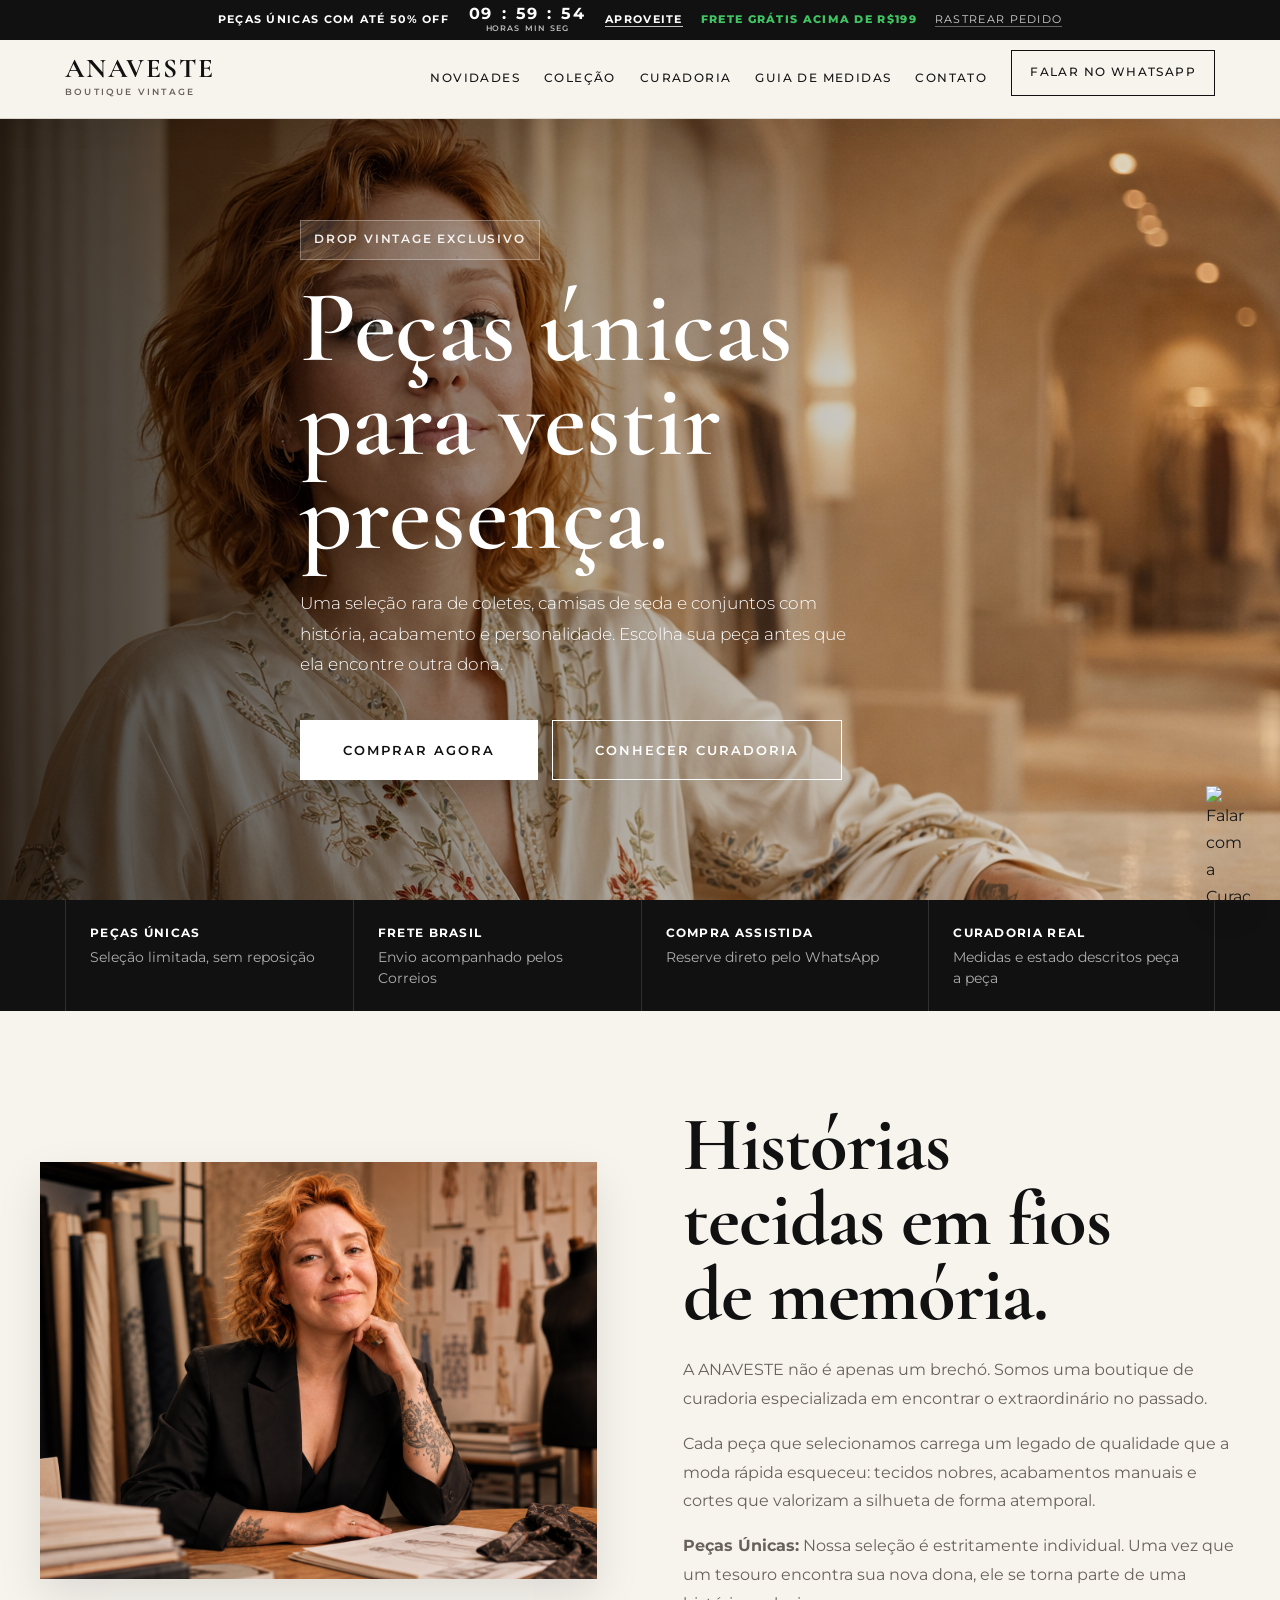
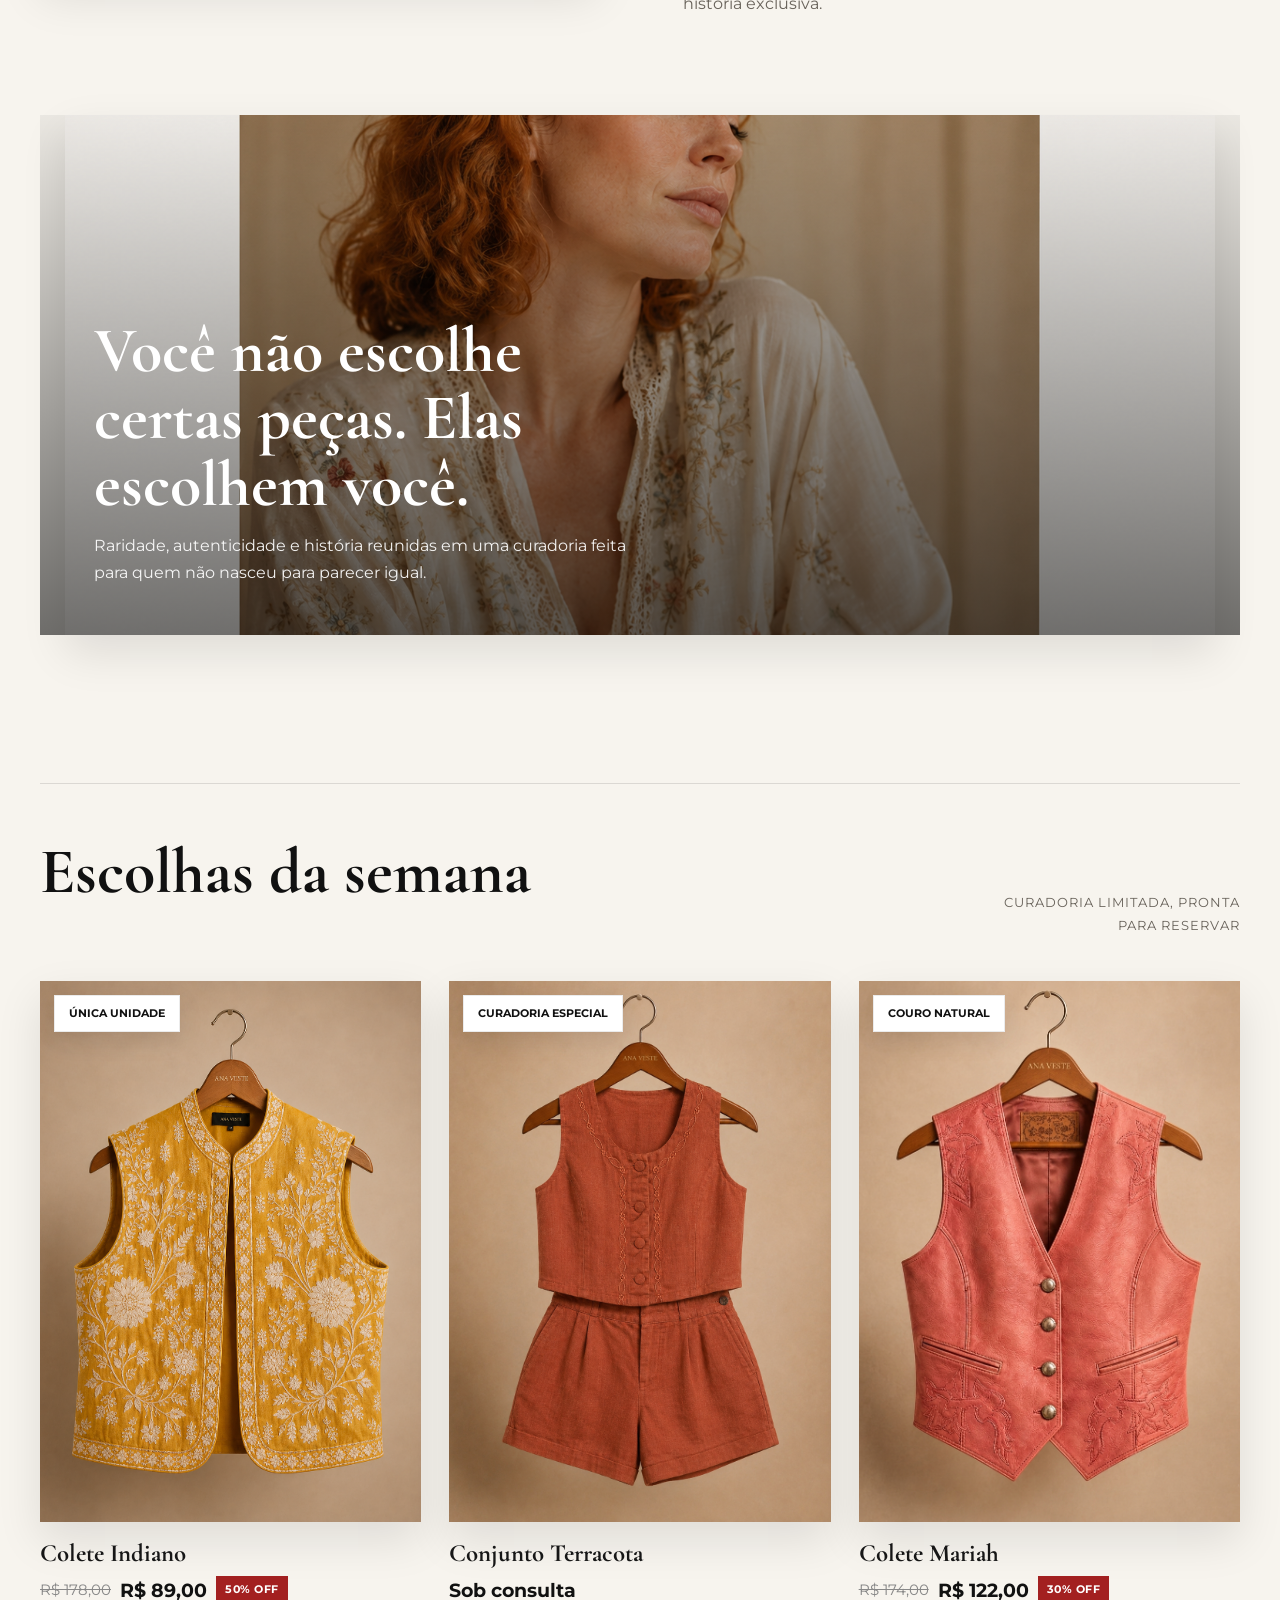
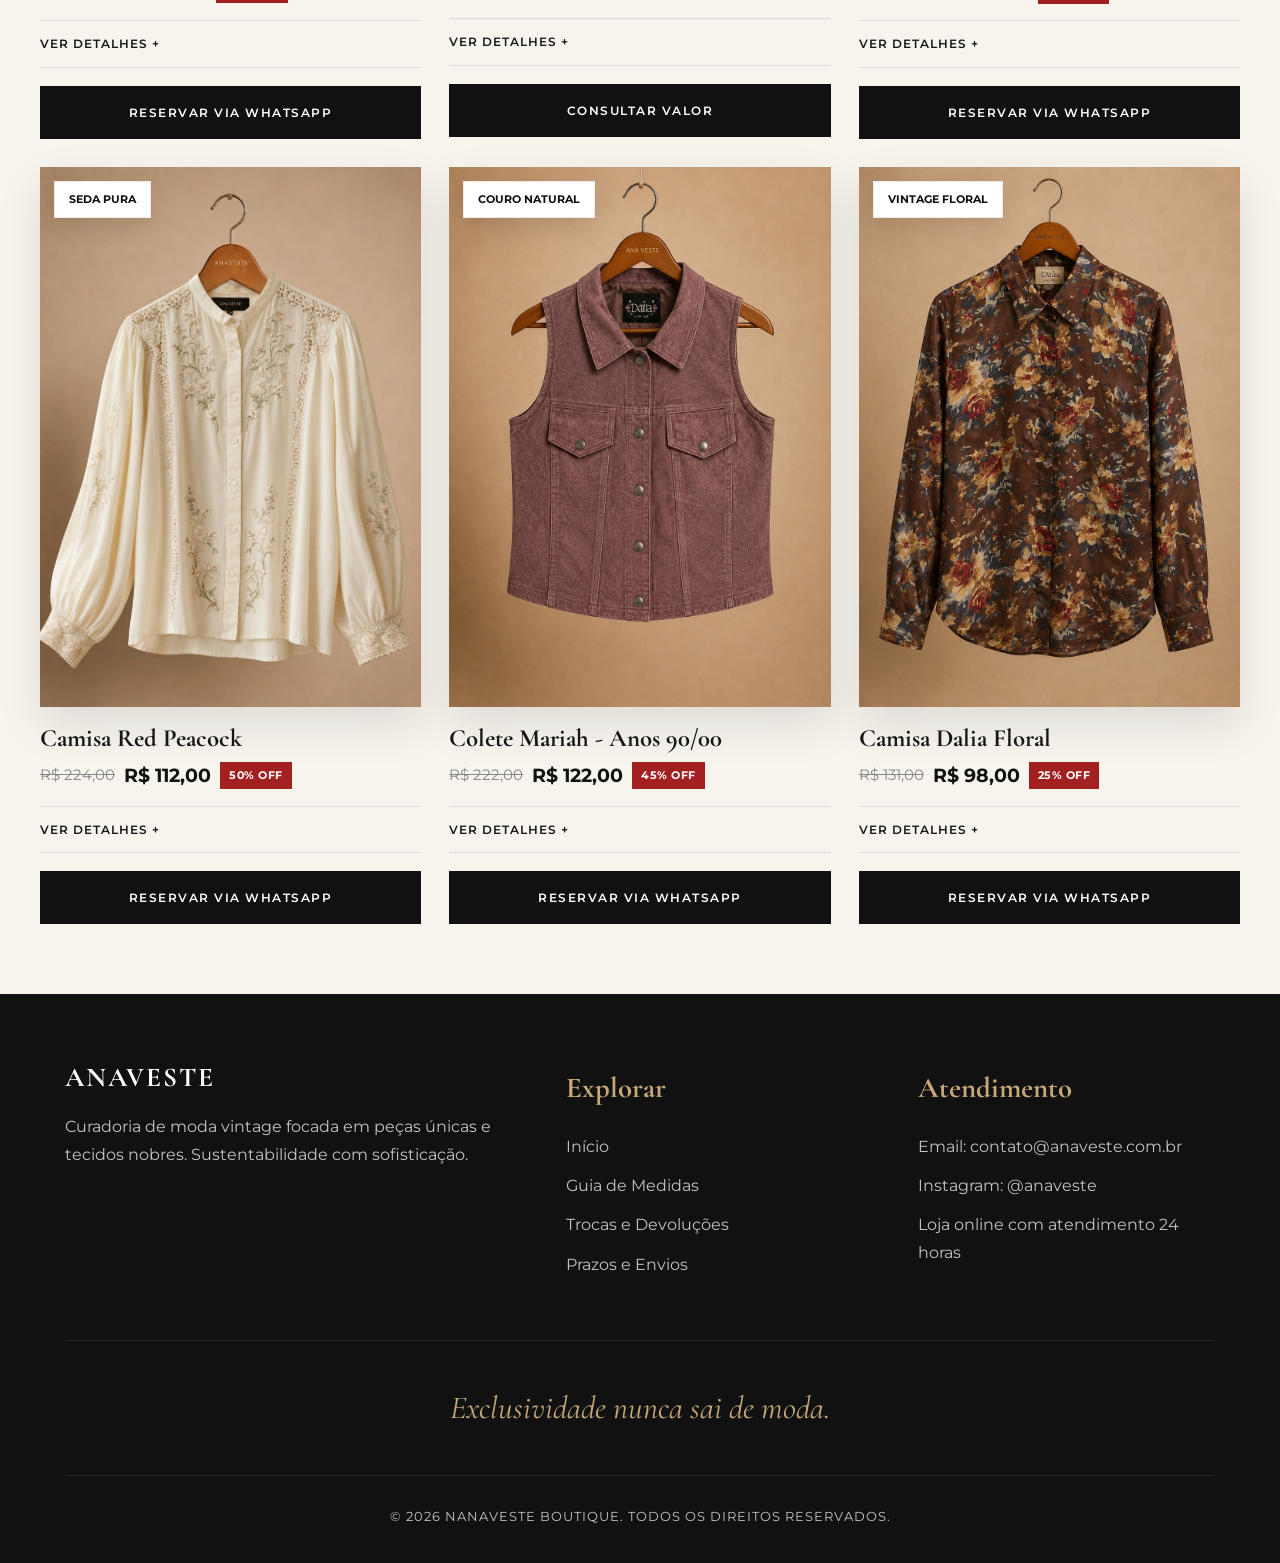
==== commit d79b6a25: "Change 'NANAVESTE' to 'ANAVESTE' in index.html" ====
--- a/index.html
+++ b/index.html
@@ -3,7 +3,7 @@
 <head>
     <meta charset="UTF-8">
     <meta name="viewport" content="width=device-width, initial-scale=1.0">
-    <title>NANAVESTE | Boutique Vintage & Curadoria</title>
+    <title>ANAVESTE | Boutique Vintage & Curadoria</title>
 
     <link rel="stylesheet" href="assets/css/style.css">
 
@@ -45,7 +45,7 @@
 
             <div class="logo">
                 <a href="index.html">
-                    <span class="logo-mark">NANAVESTE</span>
+                    <span class="logo-mark">ANAVESTE</span>
                     <small>Boutique Vintage</small>
                 </a>
             </div>
@@ -138,7 +138,7 @@
                     <h2>Histórias tecidas em fios de memória.</h2>
 
                     <p>
-                        A NANAVESTE não é apenas um brechó.
+                        A ANAVESTE não é apenas um brechó.
                         Somos uma boutique de curadoria especializada em encontrar o extraordinário no passado.
                     </p>
 
@@ -579,7 +579,7 @@
             <div class="footer-grid">
 
                 <div class="footer-brand">
-                    <div class="footer-logo">NANAVESTE</div>
+                    <div class="footer-logo">ANAVESTE</div>
                     <p>
                         Curadoria de moda vintage focada em peças únicas e tecidos nobres.
                         Sustentabilidade com sofisticação.
